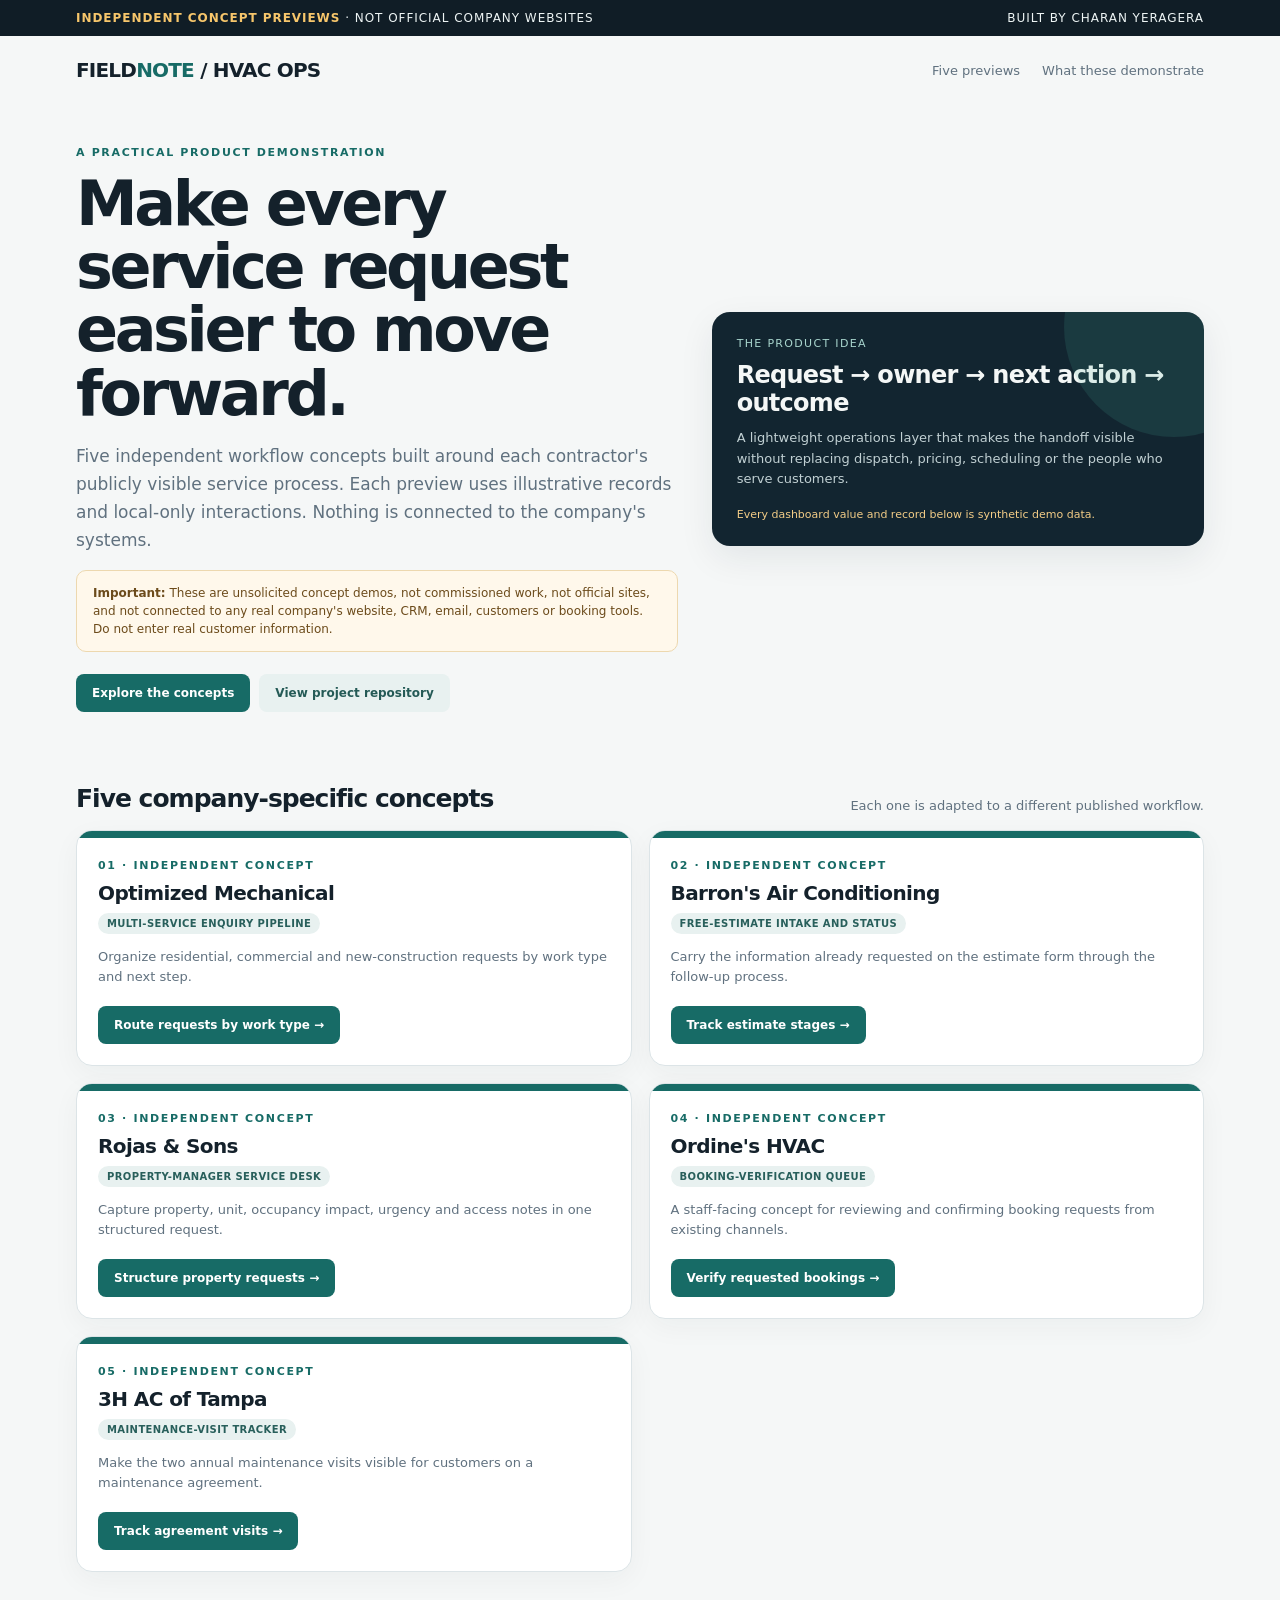
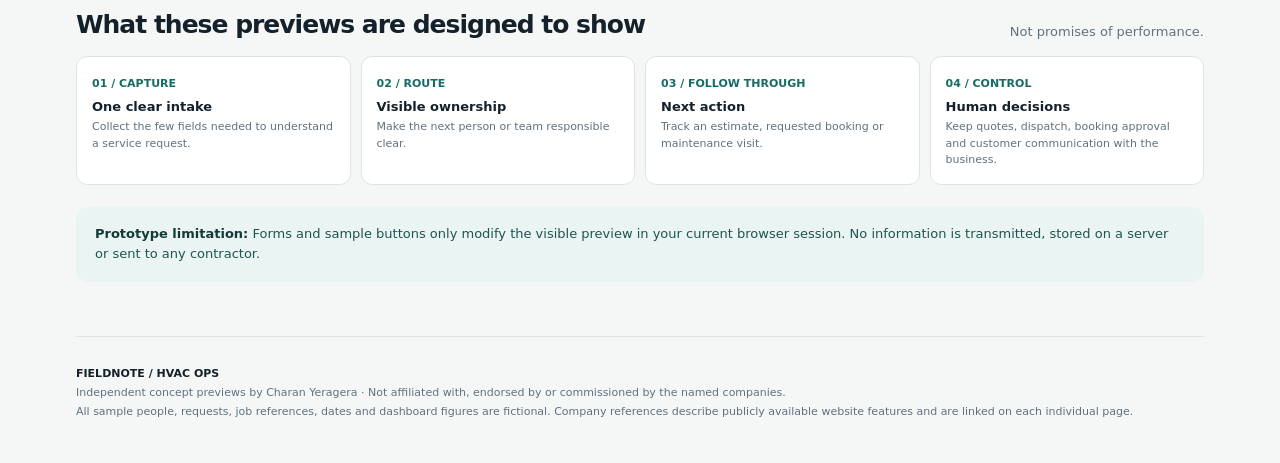
==== site/index.html @ adacca66 "Add independent HVAC demo: site/index.html" ====
<!doctype html>
<html lang="en"><head><meta charset="utf-8"><meta name="viewport" content="width=device-width,initial-scale=1"><meta name="robots" content="noindex,nofollow"><title>HVAC Workflow Concepts — Independent Previews</title><link rel="stylesheet" href="./assets/site.css"></head>
<body><div class="topbar"><div class="wrap"><span><strong>Independent concept previews</strong> · Not official company websites</span><span>Built by Charan Yeragera</span></div></div><main class="wrap"><nav class="nav"><div class="wordmark">FIELD<span>NOTE</span> / HVAC OPS</div><div class="navlinks"><a href="#previews">Five previews</a><a href="#method">What these demonstrate</a></div></nav>
<section class="hero"><div><div class="eyebrow">A practical product demonstration</div><h1>Make every service request easier to move forward.</h1><p>Five independent workflow concepts built around each contractor's publicly visible service process. Each preview uses illustrative records and local-only interactions. Nothing is connected to the company's systems.</p><div class="disclaimer"><strong>Important:</strong> These are unsolicited concept demos, not commissioned work, not official sites, and not connected to any real company's website, CRM, email, customers or booking tools. Do not enter real customer information.</div><div class="btn-row"><a class="btn" href="#previews">Explore the concepts</a><a class="btn secondary" href="https://github.com/yerageracharan/agent-9-sales-lead-qualification" target="_blank" rel="noopener">View project repository</a></div></div><aside class="hero-card"><div class="label">The product idea</div><h2>Request → owner → next action → outcome</h2><p>A lightweight operations layer that makes the handoff visible without replacing dispatch, pricing, scheduling or the people who serve customers.</p><div class="sample-note">Every dashboard value and record below is synthetic demo data.</div></aside></section>
<section id="previews"><div class="section-head"><h2>Five company-specific concepts</h2><p>Each one is adapted to a different published workflow.</p></div><div class="overview-grid">
<article class="preview-card"><div class="band"></div><div class="body"><div class="eyebrow">01 · Independent concept</div><h3>Optimized Mechanical</h3><div class="badge">Multi-service enquiry pipeline</div><p>Organize residential, commercial and new-construction requests by work type and next step.</p><a class="btn" href="./previews/optimized-mechanical/">Route requests by work type →</a></div></article><article class="preview-card"><div class="band"></div><div class="body"><div class="eyebrow">02 · Independent concept</div><h3>Barron's Air Conditioning</h3><div class="badge">Free-estimate intake and status</div><p>Carry the information already requested on the estimate form through the follow-up process.</p><a class="btn" href="./previews/barrons-air/">Track estimate stages →</a></div></article><article class="preview-card"><div class="band"></div><div class="body"><div class="eyebrow">03 · Independent concept</div><h3>Rojas & Sons</h3><div class="badge">Property-manager service desk</div><p>Capture property, unit, occupancy impact, urgency and access notes in one structured request.</p><a class="btn" href="./previews/rojas-sons/">Structure property requests →</a></div></article><article class="preview-card"><div class="band"></div><div class="body"><div class="eyebrow">04 · Independent concept</div><h3>Ordine's HVAC</h3><div class="badge">Booking-verification queue</div><p>A staff-facing concept for reviewing and confirming booking requests from existing channels.</p><a class="btn" href="./previews/ordines-hvac/">Verify requested bookings →</a></div></article><article class="preview-card"><div class="band"></div><div class="body"><div class="eyebrow">05 · Independent concept</div><h3>3H AC of Tampa</h3><div class="badge">Maintenance-visit tracker</div><p>Make the two annual maintenance visits visible for customers on a maintenance agreement.</p><a class="btn" href="./previews/3h-ac/">Track agreement visits →</a></div></article>
</div></section>
<section id="method"><div class="section-head"><h2>What these previews are designed to show</h2><p>Not promises of performance.</p></div><div class="steps"><div class="step"><b>01 / CAPTURE</b><strong>One clear intake</strong><p>Collect the few fields needed to understand a service request.</p></div><div class="step"><b>02 / ROUTE</b><strong>Visible ownership</strong><p>Make the next person or team responsible clear.</p></div><div class="step"><b>03 / FOLLOW THROUGH</b><strong>Next action</strong><p>Track an estimate, requested booking or maintenance visit.</p></div><div class="step"><b>04 / CONTROL</b><strong>Human decisions</strong><p>Keep quotes, dispatch, booking approval and customer communication with the business.</p></div></div><div class="callout"><strong>Prototype limitation:</strong> Forms and sample buttons only modify the visible preview in your current browser session. No information is transmitted, stored on a server or sent to any contractor.</div></section>
<footer class="footer"><strong>FIELDNOTE / HVAC OPS</strong><br>Independent concept previews by Charan Yeragera · Not affiliated with, endorsed by or commissioned by the named companies.<br>All sample people, requests, job references, dates and dashboard figures are fictional. Company references describe publicly available website features and are linked on each individual page.</footer></main><div id="toast" class="toast" role="status" aria-live="polite"></div></body></html>
---- site/assets/site.css ----
:root{--ink:#14212b;--muted:#60717f;--paper:#f5f7f7;--card:#fff;--line:#dce4e7;--accent:#176b66;--accent2:#d9efeb;--gold:#c48b35;--shadow:0 12px 35px rgba(18,39,52,.08);font-family:Inter,ui-sans-serif,system-ui,-apple-system,BlinkMacSystemFont,"Segoe UI",sans-serif;color:var(--ink);background:var(--paper)}*{box-sizing:border-box}body{margin:0;background:var(--paper);color:var(--ink)}a{color:inherit}.wrap{max-width:1180px;margin:0 auto;padding:0 26px}.topbar{background:#101d26;color:#edf4f4;font-size:12px;letter-spacing:.08em;text-transform:uppercase}.topbar .wrap{display:flex;justify-content:space-between;gap:16px;padding-top:11px;padding-bottom:11px;align-items:center}.topbar strong{color:#f7c66b}.nav{display:flex;justify-content:space-between;align-items:center;padding:22px 0}.wordmark{font-weight:800;letter-spacing:-.04em;font-size:20px}.wordmark span{color:var(--accent)}.navlinks{display:flex;gap:22px;color:var(--muted);font-size:13px}.navlinks a{text-decoration:none}.eyebrow{font-size:11px;letter-spacing:.15em;font-weight:800;text-transform:uppercase;color:var(--accent)}.hero{padding:42px 0 34px;display:grid;grid-template-columns:1.1fr .9fr;gap:34px;align-items:center}.hero h1{font-size:clamp(36px,5.5vw,62px);line-height:1.02;letter-spacing:-.055em;margin:13px 0 17px;max-width:720px}.hero p{font-size:17px;line-height:1.65;color:var(--muted);max-width:670px;margin:0}.hero-card{background:#122530;color:#f4f7f6;border-radius:18px;padding:25px;box-shadow:var(--shadow);position:relative;overflow:hidden}.hero-card:after{content:"";position:absolute;width:220px;height:220px;border-radius:50%;right:-80px;top:-95px;background:rgba(77,173,157,.15)}.hero-card .label{color:#a8d5cd;font-size:11px;text-transform:uppercase;letter-spacing:.12em}.hero-card h2{font-size:24px;letter-spacing:-.03em;margin:11px 0}.hero-card p{color:#c1d0d3;font-size:13px;line-height:1.6}.hero-card .sample-note{font-size:11px;color:#f3cd87;margin-top:18px}.disclaimer{border:1px solid #edd8af;background:#fff8eb;color:#6c4b1b;padding:13px 16px;border-radius:10px;font-size:12px;line-height:1.5;margin:16px 0 22px}.section-head{display:flex;justify-content:space-between;align-items:end;gap:20px;margin:38px 0 17px}.section-head h2{font-size:25px;letter-spacing:-.04em;margin:0}.section-head p{margin:0;color:var(--muted);font-size:13px}.grid{display:grid;grid-template-columns:repeat(3,1fr);gap:15px}.card{background:var(--card);border:1px solid var(--line);border-radius:14px;padding:19px;box-shadow:0 4px 14px rgba(18,39,52,.025)}.card .num{font-size:12px;color:var(--muted);text-transform:uppercase;letter-spacing:.09em}.card strong.big{display:block;font-size:26px;letter-spacing:-.05em;margin:7px 0}.card p{color:var(--muted);font-size:13px;line-height:1.55;margin:0}.panel{background:var(--card);border:1px solid var(--line);border-radius:16px;box-shadow:var(--shadow);overflow:hidden}.panel-head{padding:18px 20px;border-bottom:1px solid var(--line);display:flex;justify-content:space-between;align-items:center;gap:15px}.panel-head h3{font-size:16px;margin:0;letter-spacing:-.02em}.panel-head small{font-size:11px;color:var(--muted)}.badge{display:inline-flex;padding:5px 9px;border-radius:999px;background:#e8f1f0;color:#285f5b;font-size:10px;font-weight:750;letter-spacing:.04em;text-transform:uppercase}.badge.gold{background:#fff1d9;color:#795019}.badge.gray{background:#edf1f3;color:#5e6b73}.table-wrap{overflow-x:auto}table{border-collapse:collapse;width:100%;font-size:12px;white-space:nowrap}th{text-align:left;text-transform:uppercase;letter-spacing:.07em;color:#74838b;font-size:10px;background:#f8fafb}th,td{padding:14px 16px;border-bottom:1px solid #edf1f2}td{color:#354752}tr:last-child td{border-bottom:0}.form-layout{display:grid;grid-template-columns:1.1fr .9fr;gap:18px}.form-card{padding:21px}.form-card h3{font-size:18px;margin:0 0 6px}.form-card>p{font-size:12px;line-height:1.55;color:var(--muted);margin:0 0 19px}.fields{display:grid;grid-template-columns:1fr 1fr;gap:12px}.field{display:flex;flex-direction:column;gap:6px}.field.full{grid-column:1/-1}.field label{font-size:11px;font-weight:700;color:#4b5b65}.field input,.field select,.field textarea{width:100%;border:1px solid #d7e0e3;background:#fbfcfc;border-radius:8px;padding:11px 12px;font:inherit;font-size:12px;color:var(--ink);outline:none}.field textarea{min-height:75px;resize:vertical}.field input:focus,.field select:focus,.field textarea:focus{border-color:var(--accent);box-shadow:0 0 0 3px rgba(23,107,102,.1)}.btn{display:inline-flex;align-items:center;justify-content:center;border:0;border-radius:8px;background:var(--accent);color:white;padding:12px 16px;font:inherit;font-size:12px;font-weight:750;text-decoration:none;cursor:pointer;transition:.15s}.btn:hover{filter:brightness(1.07);transform:translateY(-1px)}.btn.secondary{background:#e8f1f0;color:#245a56}.btn.dark{background:#20323d}.btn-row{display:flex;gap:9px;flex-wrap:wrap;margin-top:16px}.note{padding:16px;border-radius:10px;background:#f4f8f8;border:1px solid #e0e9e9}.note h4{margin:0 0 7px;font-size:13px}.note p,.note li{font-size:12px;line-height:1.6;color:var(--muted)}.note ul{padding-left:17px;margin:7px 0}.stage-list{display:grid;gap:9px}.stage{display:flex;align-items:center;justify-content:space-between;gap:12px;padding:12px 14px;border:1px solid var(--line);border-radius:9px;background:#fff;font-size:12px}.stage span{color:var(--muted)}.steps{display:grid;grid-template-columns:repeat(4,1fr);gap:10px}.step{padding:15px;border-radius:11px;background:#fff;border:1px solid var(--line)}.step b{font-size:11px;color:var(--accent)}.step strong{display:block;font-size:13px;margin:8px 0 5px}.step p{font-size:11px;line-height:1.5;color:var(--muted);margin:0}.toast{position:fixed;right:22px;bottom:22px;max-width:360px;background:#10252d;color:white;padding:13px 16px;border-radius:10px;box-shadow:var(--shadow);font-size:12px;opacity:0;transform:translateY(10px);pointer-events:none;transition:.2s;z-index:20}.toast.show{opacity:1;transform:translateY(0)}.footer{margin-top:54px;padding:28px 0 42px;border-top:1px solid var(--line);color:var(--muted);font-size:11px;line-height:1.7}.footer strong{color:var(--ink)}.footer a{color:var(--accent)}.overview-grid{display:grid;grid-template-columns:repeat(2,1fr);gap:17px}.preview-card{background:white;border:1px solid var(--line);border-radius:16px;overflow:hidden;box-shadow:0 8px 28px rgba(18,39,52,.045)}.preview-card .band{height:7px;background:var(--accent)}.preview-card .body{padding:21px}.preview-card h3{font-size:20px;margin:9px 0 7px;letter-spacing:-.03em}.preview-card p{font-size:13px;color:var(--muted);line-height:1.55;min-height:42px}.preview-card .meta{display:flex;gap:7px;flex-wrap:wrap;margin:14px 0}.preview-card .btn{margin-top:4px}.mini-bar{display:flex;align-items:center;gap:9px;color:var(--muted);font-size:11px}.mini-bar i{display:block;height:6px;width:90px;background:#e5eeee;border-radius:9px;overflow:hidden}.mini-bar em{display:block;height:100%;width:65%;background:var(--accent);border-radius:9px}.callout{padding:17px 19px;border-radius:12px;background:#eaf4f2;color:#1f5450;font-size:13px;line-height:1.6;margin:22px 0}.callout strong{color:#123a37}.muted{color:var(--muted)}@media(max-width:850px){.hero,.form-layout{grid-template-columns:1fr}.grid{grid-template-columns:1fr 1fr}.steps{grid-template-columns:1fr 1fr}}@media(max-width:560px){.wrap{padding:0 16px}.topbar .wrap{align-items:flex-start;flex-direction:column;gap:4px}.nav{align-items:flex-start;flex-direction:column;gap:12px}.navlinks{gap:14px;flex-wrap:wrap}.hero{padding-top:28px}.hero h1{font-size:39px}.grid,.overview-grid,.steps{grid-template-columns:1fr}.fields{grid-template-columns:1fr}.field.full{grid-column:auto}.section-head{align-items:flex-start;flex-direction:column}.panel-head{align-items:flex-start;flex-direction:column}}
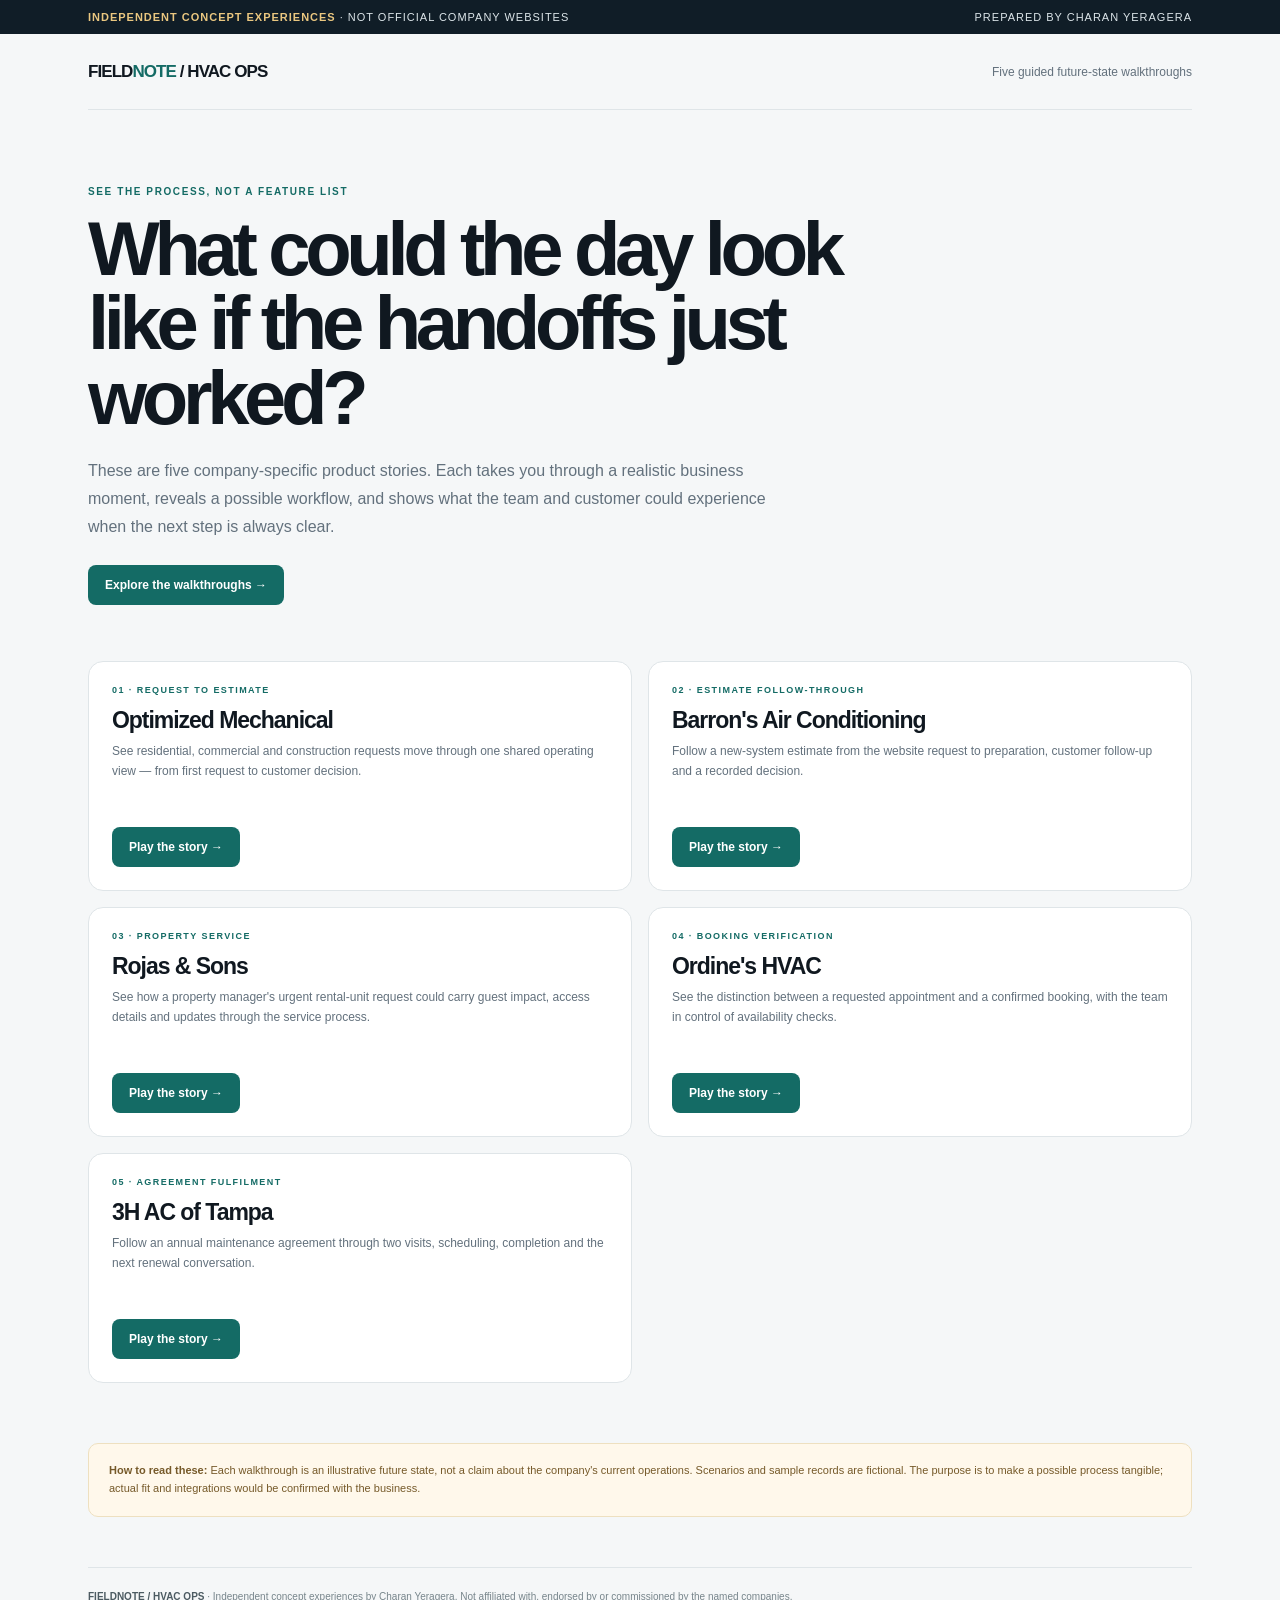
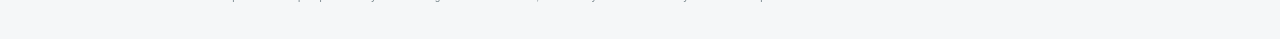
==== commit 6ba7b26f: "Replace HVAC concepts landing page with guided walkthrough gallery" ====
--- a/site/index.html
+++ b/site/index.html
@@ -1,9 +1,7 @@
-<!doctype html>
-<html lang="en"><head><meta charset="utf-8"><meta name="viewport" content="width=device-width,initial-scale=1"><meta name="robots" content="noindex,nofollow"><title>HVAC Workflow Concepts — Independent Previews</title><link rel="stylesheet" href="./assets/site.css"></head>
-<body><div class="topbar"><div class="wrap"><span><strong>Independent concept previews</strong> · Not official company websites</span><span>Built by Charan Yeragera</span></div></div><main class="wrap"><nav class="nav"><div class="wordmark">FIELD<span>NOTE</span> / HVAC OPS</div><div class="navlinks"><a href="#previews">Five previews</a><a href="#method">What these demonstrate</a></div></nav>
-<section class="hero"><div><div class="eyebrow">A practical product demonstration</div><h1>Make every service request easier to move forward.</h1><p>Five independent workflow concepts built around each contractor's publicly visible service process. Each preview uses illustrative records and local-only interactions. Nothing is connected to the company's systems.</p><div class="disclaimer"><strong>Important:</strong> These are unsolicited concept demos, not commissioned work, not official sites, and not connected to any real company's website, CRM, email, customers or booking tools. Do not enter real customer information.</div><div class="btn-row"><a class="btn" href="#previews">Explore the concepts</a><a class="btn secondary" href="https://github.com/yerageracharan/agent-9-sales-lead-qualification" target="_blank" rel="noopener">View project repository</a></div></div><aside class="hero-card"><div class="label">The product idea</div><h2>Request → owner → next action → outcome</h2><p>A lightweight operations layer that makes the handoff visible without replacing dispatch, pricing, scheduling or the people who serve customers.</p><div class="sample-note">Every dashboard value and record below is synthetic demo data.</div></aside></section>
-<section id="previews"><div class="section-head"><h2>Five company-specific concepts</h2><p>Each one is adapted to a different published workflow.</p></div><div class="overview-grid">
-<article class="preview-card"><div class="band"></div><div class="body"><div class="eyebrow">01 · Independent concept</div><h3>Optimized Mechanical</h3><div class="badge">Multi-service enquiry pipeline</div><p>Organize residential, commercial and new-construction requests by work type and next step.</p><a class="btn" href="./previews/optimized-mechanical/">Route requests by work type →</a></div></article><article class="preview-card"><div class="band"></div><div class="body"><div class="eyebrow">02 · Independent concept</div><h3>Barron's Air Conditioning</h3><div class="badge">Free-estimate intake and status</div><p>Carry the information already requested on the estimate form through the follow-up process.</p><a class="btn" href="./previews/barrons-air/">Track estimate stages →</a></div></article><article class="preview-card"><div class="band"></div><div class="body"><div class="eyebrow">03 · Independent concept</div><h3>Rojas & Sons</h3><div class="badge">Property-manager service desk</div><p>Capture property, unit, occupancy impact, urgency and access notes in one structured request.</p><a class="btn" href="./previews/rojas-sons/">Structure property requests →</a></div></article><article class="preview-card"><div class="band"></div><div class="body"><div class="eyebrow">04 · Independent concept</div><h3>Ordine's HVAC</h3><div class="badge">Booking-verification queue</div><p>A staff-facing concept for reviewing and confirming booking requests from existing channels.</p><a class="btn" href="./previews/ordines-hvac/">Verify requested bookings →</a></div></article><article class="preview-card"><div class="band"></div><div class="body"><div class="eyebrow">05 · Independent concept</div><h3>3H AC of Tampa</h3><div class="badge">Maintenance-visit tracker</div><p>Make the two annual maintenance visits visible for customers on a maintenance agreement.</p><a class="btn" href="./previews/3h-ac/">Track agreement visits →</a></div></article>
-</div></section>
-<section id="method"><div class="section-head"><h2>What these previews are designed to show</h2><p>Not promises of performance.</p></div><div class="steps"><div class="step"><b>01 / CAPTURE</b><strong>One clear intake</strong><p>Collect the few fields needed to understand a service request.</p></div><div class="step"><b>02 / ROUTE</b><strong>Visible ownership</strong><p>Make the next person or team responsible clear.</p></div><div class="step"><b>03 / FOLLOW THROUGH</b><strong>Next action</strong><p>Track an estimate, requested booking or maintenance visit.</p></div><div class="step"><b>04 / CONTROL</b><strong>Human decisions</strong><p>Keep quotes, dispatch, booking approval and customer communication with the business.</p></div></div><div class="callout"><strong>Prototype limitation:</strong> Forms and sample buttons only modify the visible preview in your current browser session. No information is transmitted, stored on a server or sent to any contractor.</div></section>
-<footer class="footer"><strong>FIELDNOTE / HVAC OPS</strong><br>Independent concept previews by Charan Yeragera · Not affiliated with, endorsed by or commissioned by the named companies.<br>All sample people, requests, job references, dates and dashboard figures are fictional. Company references describe publicly available website features and are linked on each individual page.</footer></main><div id="toast" class="toast" role="status" aria-live="polite"></div></body></html>+<!doctype html><html lang="en"><head><meta charset="utf-8"><meta name="viewport" content="width=device-width,initial-scale=1"><meta name="robots" content="noindex,nofollow"><title>HVAC Workflow Concepts — Future-State Walkthroughs</title><link rel="stylesheet" href="./assets/site.css"></head><body><div class="topbar"><div class="wrap"><span><strong>Independent concept experiences</strong> · Not official company websites</span><span>Prepared by Charan Yeragera</span></div></div><main class="wrap"><header class="nav"><a class="wordmark" href="./index.html">FIELD<span>NOTE</span> / HVAC OPS</a><div class="nav-right">Five guided future-state walkthroughs</div></header><section class="landing-hero"><div class="eyebrow">See the process, not a feature list</div><h1>What could the day look like if the handoffs just worked?</h1><p>These are five company-specific product stories. Each takes you through a realistic business moment, reveals a possible workflow, and shows what the team and customer could experience when the next step is always clear.</p><div class="btn-row"><a class="btn" href="#stories">Explore the walkthroughs →</a></div></section><section id="stories" class="concept-grid">
+<article class="concept-card"><div class="eyebrow">01 · Request to estimate</div><h2>Optimized Mechanical</h2><p>See residential, commercial and construction requests move through one shared operating view — from first request to customer decision.</p><a class="btn" href="./previews/optimized-mechanical/">Play the story →</a></article>
+<article class="concept-card"><div class="eyebrow">02 · Estimate follow-through</div><h2>Barron's Air Conditioning</h2><p>Follow a new-system estimate from the website request to preparation, customer follow-up and a recorded decision.</p><a class="btn" href="./previews/barrons-air/">Play the story →</a></article>
+<article class="concept-card"><div class="eyebrow">03 · Property service</div><h2>Rojas &amp; Sons</h2><p>See how a property manager's urgent rental-unit request could carry guest impact, access details and updates through the service process.</p><a class="btn" href="./previews/rojas-sons/">Play the story →</a></article>
+<article class="concept-card"><div class="eyebrow">04 · Booking verification</div><h2>Ordine's HVAC</h2><p>See the distinction between a requested appointment and a confirmed booking, with the team in control of availability checks.</p><a class="btn" href="./previews/ordines-hvac/">Play the story →</a></article>
+<article class="concept-card"><div class="eyebrow">05 · Agreement fulfilment</div><h2>3H AC of Tampa</h2><p>Follow an annual maintenance agreement through two visits, scheduling, completion and the next renewal conversation.</p><a class="btn" href="./previews/3h-ac/">Play the story →</a></article>
+</section><div class="landing-note"><strong>How to read these:</strong> Each walkthrough is an illustrative future state, not a claim about the company's current operations. Scenarios and sample records are fictional. The purpose is to make a possible process tangible; actual fit and integrations would be confirmed with the business.</div><footer class="disclaimer"><strong>FIELDNOTE / HVAC OPS</strong> · Independent concept experiences by Charan Yeragera. Not affiliated with, endorsed by or commissioned by the named companies.</footer></main></body></html>
--- a/site/assets/site.css
+++ b/site/assets/site.css
@@ -1 +1,15 @@
-:root{--ink:#14212b;--muted:#60717f;--paper:#f5f7f7;--card:#fff;--line:#dce4e7;--accent:#176b66;--accent2:#d9efeb;--gold:#c48b35;--shadow:0 12px 35px rgba(18,39,52,.08);font-family:Inter,ui-sans-serif,system-ui,-apple-system,BlinkMacSystemFont,"Segoe UI",sans-serif;color:var(--ink);background:var(--paper)}*{box-sizing:border-box}body{margin:0;background:var(--paper);color:var(--ink)}a{color:inherit}.wrap{max-width:1180px;margin:0 auto;padding:0 26px}.topbar{background:#101d26;color:#edf4f4;font-size:12px;letter-spacing:.08em;text-transform:uppercase}.topbar .wrap{display:flex;justify-content:space-between;gap:16px;padding-top:11px;padding-bottom:11px;align-items:center}.topbar strong{color:#f7c66b}.nav{display:flex;justify-content:space-between;align-items:center;padding:22px 0}.wordmark{font-weight:800;letter-spacing:-.04em;font-size:20px}.wordmark span{color:var(--accent)}.navlinks{display:flex;gap:22px;color:var(--muted);font-size:13px}.navlinks a{text-decoration:none}.eyebrow{font-size:11px;letter-spacing:.15em;font-weight:800;text-transform:uppercase;color:var(--accent)}.hero{padding:42px 0 34px;display:grid;grid-template-columns:1.1fr .9fr;gap:34px;align-items:center}.hero h1{font-size:clamp(36px,5.5vw,62px);line-height:1.02;letter-spacing:-.055em;margin:13px 0 17px;max-width:720px}.hero p{font-size:17px;line-height:1.65;color:var(--muted);max-width:670px;margin:0}.hero-card{background:#122530;color:#f4f7f6;border-radius:18px;padding:25px;box-shadow:var(--shadow);position:relative;overflow:hidden}.hero-card:after{content:"";position:absolute;width:220px;height:220px;border-radius:50%;right:-80px;top:-95px;background:rgba(77,173,157,.15)}.hero-card .label{color:#a8d5cd;font-size:11px;text-transform:uppercase;letter-spacing:.12em}.hero-card h2{font-size:24px;letter-spacing:-.03em;margin:11px 0}.hero-card p{color:#c1d0d3;font-size:13px;line-height:1.6}.hero-card .sample-note{font-size:11px;color:#f3cd87;margin-top:18px}.disclaimer{border:1px solid #edd8af;background:#fff8eb;color:#6c4b1b;padding:13px 16px;border-radius:10px;font-size:12px;line-height:1.5;margin:16px 0 22px}.section-head{display:flex;justify-content:space-between;align-items:end;gap:20px;margin:38px 0 17px}.section-head h2{font-size:25px;letter-spacing:-.04em;margin:0}.section-head p{margin:0;color:var(--muted);font-size:13px}.grid{display:grid;grid-template-columns:repeat(3,1fr);gap:15px}.card{background:var(--card);border:1px solid var(--line);border-radius:14px;padding:19px;box-shadow:0 4px 14px rgba(18,39,52,.025)}.card .num{font-size:12px;color:var(--muted);text-transform:uppercase;letter-spacing:.09em}.card strong.big{display:block;font-size:26px;letter-spacing:-.05em;margin:7px 0}.card p{color:var(--muted);font-size:13px;line-height:1.55;margin:0}.panel{background:var(--card);border:1px solid var(--line);border-radius:16px;box-shadow:var(--shadow);overflow:hidden}.panel-head{padding:18px 20px;border-bottom:1px solid var(--line);display:flex;justify-content:space-between;align-items:center;gap:15px}.panel-head h3{font-size:16px;margin:0;letter-spacing:-.02em}.panel-head small{font-size:11px;color:var(--muted)}.badge{display:inline-flex;padding:5px 9px;border-radius:999px;background:#e8f1f0;color:#285f5b;font-size:10px;font-weight:750;letter-spacing:.04em;text-transform:uppercase}.badge.gold{background:#fff1d9;color:#795019}.badge.gray{background:#edf1f3;color:#5e6b73}.table-wrap{overflow-x:auto}table{border-collapse:collapse;width:100%;font-size:12px;white-space:nowrap}th{text-align:left;text-transform:uppercase;letter-spacing:.07em;color:#74838b;font-size:10px;background:#f8fafb}th,td{padding:14px 16px;border-bottom:1px solid #edf1f2}td{color:#354752}tr:last-child td{border-bottom:0}.form-layout{display:grid;grid-template-columns:1.1fr .9fr;gap:18px}.form-card{padding:21px}.form-card h3{font-size:18px;margin:0 0 6px}.form-card>p{font-size:12px;line-height:1.55;color:var(--muted);margin:0 0 19px}.fields{display:grid;grid-template-columns:1fr 1fr;gap:12px}.field{display:flex;flex-direction:column;gap:6px}.field.full{grid-column:1/-1}.field label{font-size:11px;font-weight:700;color:#4b5b65}.field input,.field select,.field textarea{width:100%;border:1px solid #d7e0e3;background:#fbfcfc;border-radius:8px;padding:11px 12px;font:inherit;font-size:12px;color:var(--ink);outline:none}.field textarea{min-height:75px;resize:vertical}.field input:focus,.field select:focus,.field textarea:focus{border-color:var(--accent);box-shadow:0 0 0 3px rgba(23,107,102,.1)}.btn{display:inline-flex;align-items:center;justify-content:center;border:0;border-radius:8px;background:var(--accent);color:white;padding:12px 16px;font:inherit;font-size:12px;font-weight:750;text-decoration:none;cursor:pointer;transition:.15s}.btn:hover{filter:brightness(1.07);transform:translateY(-1px)}.btn.secondary{background:#e8f1f0;color:#245a56}.btn.dark{background:#20323d}.btn-row{display:flex;gap:9px;flex-wrap:wrap;margin-top:16px}.note{padding:16px;border-radius:10px;background:#f4f8f8;border:1px solid #e0e9e9}.note h4{margin:0 0 7px;font-size:13px}.note p,.note li{font-size:12px;line-height:1.6;color:var(--muted)}.note ul{padding-left:17px;margin:7px 0}.stage-list{display:grid;gap:9px}.stage{display:flex;align-items:center;justify-content:space-between;gap:12px;padding:12px 14px;border:1px solid var(--line);border-radius:9px;background:#fff;font-size:12px}.stage span{color:var(--muted)}.steps{display:grid;grid-template-columns:repeat(4,1fr);gap:10px}.step{padding:15px;border-radius:11px;background:#fff;border:1px solid var(--line)}.step b{font-size:11px;color:var(--accent)}.step strong{display:block;font-size:13px;margin:8px 0 5px}.step p{font-size:11px;line-height:1.5;color:var(--muted);margin:0}.toast{position:fixed;right:22px;bottom:22px;max-width:360px;background:#10252d;color:white;padding:13px 16px;border-radius:10px;box-shadow:var(--shadow);font-size:12px;opacity:0;transform:translateY(10px);pointer-events:none;transition:.2s;z-index:20}.toast.show{opacity:1;transform:translateY(0)}.footer{margin-top:54px;padding:28px 0 42px;border-top:1px solid var(--line);color:var(--muted);font-size:11px;line-height:1.7}.footer strong{color:var(--ink)}.footer a{color:var(--accent)}.overview-grid{display:grid;grid-template-columns:repeat(2,1fr);gap:17px}.preview-card{background:white;border:1px solid var(--line);border-radius:16px;overflow:hidden;box-shadow:0 8px 28px rgba(18,39,52,.045)}.preview-card .band{height:7px;background:var(--accent)}.preview-card .body{padding:21px}.preview-card h3{font-size:20px;margin:9px 0 7px;letter-spacing:-.03em}.preview-card p{font-size:13px;color:var(--muted);line-height:1.55;min-height:42px}.preview-card .meta{display:flex;gap:7px;flex-wrap:wrap;margin:14px 0}.preview-card .btn{margin-top:4px}.mini-bar{display:flex;align-items:center;gap:9px;color:var(--muted);font-size:11px}.mini-bar i{display:block;height:6px;width:90px;background:#e5eeee;border-radius:9px;overflow:hidden}.mini-bar em{display:block;height:100%;width:65%;background:var(--accent);border-radius:9px}.callout{padding:17px 19px;border-radius:12px;background:#eaf4f2;color:#1f5450;font-size:13px;line-height:1.6;margin:22px 0}.callout strong{color:#123a37}.muted{color:var(--muted)}@media(max-width:850px){.hero,.form-layout{grid-template-columns:1fr}.grid{grid-template-columns:1fr 1fr}.steps{grid-template-columns:1fr 1fr}}@media(max-width:560px){.wrap{padding:0 16px}.topbar .wrap{align-items:flex-start;flex-direction:column;gap:4px}.nav{align-items:flex-start;flex-direction:column;gap:12px}.navlinks{gap:14px;flex-wrap:wrap}.hero{padding-top:28px}.hero h1{font-size:39px}.grid,.overview-grid,.steps{grid-template-columns:1fr}.fields{grid-template-columns:1fr}.field.full{grid-column:auto}.section-head{align-items:flex-start;flex-direction:column}.panel-head{align-items:flex-start;flex-direction:column}}+
+:root{--ink:#101820;--muted:#63717d;--paper:#f5f7f8;--white:#fff;--line:#dfe5e8;--dark:#101d27;--accent:#146b65;--accent-soft:#e4f2ef;--gold:#d7a34b;--shadow:0 24px 70px rgba(16,29,39,.10);font-family:Inter,-apple-system,BlinkMacSystemFont,"Segoe UI",sans-serif;color:var(--ink);background:var(--paper)}
+*{box-sizing:border-box}html{scroll-behavior:smooth}body{margin:0;background:var(--paper);color:var(--ink)}a{color:inherit}.wrap{max-width:1160px;margin:auto;padding:0 28px}
+.topbar{background:#101d27;color:#dce5e9;font-size:11px;letter-spacing:.09em;text-transform:uppercase}.topbar .wrap{display:flex;justify-content:space-between;gap:16px;padding-top:11px;padding-bottom:11px}.topbar strong{color:#eac780}
+.nav{height:76px;display:flex;align-items:center;justify-content:space-between;border-bottom:1px solid var(--line)}.wordmark{font-size:17px;font-weight:850;letter-spacing:-.055em;text-decoration:none}.wordmark span{color:var(--accent)}.nav-right{font-size:12px;color:var(--muted)}
+.intro{display:grid;grid-template-columns:1.15fr .85fr;gap:48px;align-items:center;padding:66px 0 50px}.eyebrow,.scene-kicker{font-size:10px;font-weight:800;letter-spacing:.16em;text-transform:uppercase;color:var(--accent)}.intro h1{font-size:clamp(40px,5vw,65px);line-height:.99;letter-spacing:-.065em;margin:15px 0 19px;max-width:740px}.intro p{font-size:16px;line-height:1.7;color:var(--muted);max-width:680px;margin:0}.intro-card{background:var(--dark);color:#fff;padding:28px;border-radius:18px;box-shadow:var(--shadow);position:relative;overflow:hidden}.intro-card:after{content:"";position:absolute;width:190px;height:190px;border-radius:50%;right:-70px;top:-90px;background:rgba(105,188,171,.16)}.intro-card .card-label{font-size:10px;letter-spacing:.15em;text-transform:uppercase;color:#a8d8cb}.intro-card h2{font-size:25px;line-height:1.1;letter-spacing:-.04em;max-width:360px;margin:14px 0}.intro-card p{color:#c4d0d5;font-size:12px;line-height:1.65}.btn-row{display:flex;gap:10px;flex-wrap:wrap;margin-top:24px}.btn{display:inline-flex;align-items:center;justify-content:center;gap:8px;border:0;border-radius:8px;background:var(--accent);color:#fff;padding:13px 17px;font:inherit;font-size:12px;font-weight:750;text-decoration:none;cursor:pointer;transition:transform .18s,filter .18s}.btn:hover{transform:translateY(-2px);filter:brightness(1.08)}.btn.secondary{background:#e6efee;color:#245b55}.btn.ghost{background:#f0f3f4;color:#42515c}.btn:disabled{opacity:.35;cursor:not-allowed;transform:none}
+.story-heading{display:flex;justify-content:space-between;align-items:end;gap:20px;margin:12px 0 15px}.story-heading h2{font-size:22px;letter-spacing:-.04em;margin:0}.story-heading p{font-size:12px;color:var(--muted);margin:6px 0 0}.counter{font-size:12px;font-weight:800;color:var(--muted);font-variant-numeric:tabular-nums}
+.progress{height:3px;background:#e2e8e9;border-radius:8px;overflow:hidden;margin-bottom:22px}.progress-fill{height:100%;width:20%;background:var(--accent);transition:width .38s ease}
+.story-layout{display:grid;grid-template-columns:.88fr 1.12fr;gap:16px;align-items:stretch;min-height:540px}.story-copy,.story-stage{border:1px solid var(--line);border-radius:18px;background:#fff;box-shadow:0 8px 32px rgba(20,38,48,.045)}.story-copy{display:flex;flex-direction:column;padding:35px 34px 23px}.scenes{flex:1}.story-scene{display:none;animation:arrive .34s ease}.story-scene.active{display:block}@keyframes arrive{from{opacity:0;transform:translateY(8px)}to{opacity:1;transform:none}}.story-scene h3{font-size:clamp(27px,3vw,37px);line-height:1.08;letter-spacing:-.055em;margin:17px 0 15px}.story-scene>p{font-size:14px;line-height:1.75;color:var(--muted);margin:0}.moment{border-left:3px solid var(--gold);background:#fbf8f1;padding:15px 16px;margin-top:23px;border-radius:0 10px 10px 0}.moment span{display:block;text-transform:uppercase;font-size:9px;letter-spacing:.13em;font-weight:800;color:#8d6b31;margin-bottom:7px}.moment strong{font-size:13px;line-height:1.55;font-weight:700;color:#3c3425}
+.story-controls{display:flex;align-items:center;justify-content:space-between;gap:12px;border-top:1px solid var(--line);padding-top:18px;margin-top:28px}.story-controls .btn{padding:11px 14px}.dots{display:flex;align-items:center;gap:7px}.dot{width:7px;height:7px;border:0;padding:0;border-radius:50%;background:#d6dfe1;cursor:pointer}.dot.active{background:var(--accent);width:22px;border-radius:6px}
+.story-stage{background:#101d27;padding:22px;display:flex;align-items:center;justify-content:center;overflow:hidden;position:relative}.stage-glow{position:absolute;width:360px;height:360px;background:radial-gradient(circle,rgba(56,135,124,.22),transparent 68%);right:-130px;top:-150px;pointer-events:none}.visual-scene{display:none;width:100%;max-width:590px;position:relative;z-index:1;animation:arrive .4s ease}.visual-scene.active{display:block}.visual-caption{display:flex;justify-content:space-between;gap:14px;align-items:center;color:#c0d0d5;font-size:10px;letter-spacing:.08em;text-transform:uppercase;margin:0 0 13px}.visual-caption strong{color:#f4d18d;font-size:9px}.app-window{background:#f7f9f9;border-radius:13px;box-shadow:0 20px 55px rgba(0,0,0,.28);overflow:hidden;color:var(--ink)}.app-top{display:flex;align-items:center;justify-content:space-between;padding:13px 16px;background:#fff;border-bottom:1px solid #e4eaec}.app-brand{font-size:11px;font-weight:850;letter-spacing:-.03em}.app-brand span{color:var(--accent)}.app-status{font-size:9px;color:#687985;background:#eff3f3;border-radius:20px;padding:6px 9px}.app-body{padding:18px}.app-kicker{font-size:9px;text-transform:uppercase;letter-spacing:.12em;font-weight:800;color:#71818a}.app-title{font-size:20px;letter-spacing:-.045em;font-weight:800;margin:7px 0 5px}.app-sub{font-size:10px;color:#74828b;line-height:1.5}.metric-row{display:grid;grid-template-columns:repeat(3,1fr);gap:8px;margin:15px 0}.metric{padding:12px;border:1px solid #e1e8e9;background:#fff;border-radius:9px}.metric b{display:block;font-size:18px;letter-spacing:-.04em}.metric span{font-size:9px;color:#73818a}.inbox{background:#fff;border:1px solid #e0e7e9;border-radius:10px;margin-top:13px;overflow:hidden}.inbox-head{padding:10px 12px;display:flex;justify-content:space-between;border-bottom:1px solid #edf0f1;font-size:9px;color:#78858e;text-transform:uppercase;letter-spacing:.08em}.inbox-row{padding:12px;border-bottom:1px solid #eef1f2;display:grid;grid-template-columns:1.1fr .9fr .65fr;align-items:center;gap:8px;font-size:10px}.inbox-row:last-child{border-bottom:0}.inbox-row strong{display:block;font-size:10px}.inbox-row small{display:block;color:#7a8990;font-size:9px;margin-top:4px}.pill{display:inline-block;border-radius:20px;background:#e5f2ee;color:#28655d;font-size:9px;padding:5px 8px;font-weight:750}.pill.amber{background:#fbf0dc;color:#8d682c}.pill.gray{background:#edf1f2;color:#61717a}.detail-grid{display:grid;grid-template-columns:1fr 1fr;gap:9px;margin-top:14px}.detail{background:#fff;border:1px solid #e1e8e9;border-radius:9px;padding:11px}.detail span{display:block;font-size:8px;text-transform:uppercase;letter-spacing:.1em;color:#7c8990;margin-bottom:6px}.detail strong{font-size:11px;line-height:1.45}.flow-line{display:flex;align-items:center;gap:7px;margin:17px 0}.flow-step{flex:1;min-width:0;background:#fff;border:1px solid #dfe7e8;border-radius:8px;padding:10px 8px;text-align:center;font-size:9px;color:#64737b}.flow-step.done{border-color:#add4ca;background:#edf7f4;color:#24665d}.flow-step.current{border-color:#d9b56b;background:#fff8e9;color:#805d24}.flow-arrow{color:#98a5aa;font-size:12px}.message-card{border:1px solid #dce7e5;background:#f0f7f5;padding:15px;border-radius:10px;margin-top:13px}.message-card .msg-label{font-size:8px;color:#39756c;text-transform:uppercase;letter-spacing:.1em;font-weight:800}.message-card p{font-size:11px;line-height:1.6;color:#38514f;margin:8px 0}.timeline{border-left:2px solid #dfe8e8;margin:15px 0 0 7px;padding-left:17px;display:grid;gap:14px}.timeline-item{position:relative}.timeline-item:before{content:"";position:absolute;left:-23px;top:3px;width:9px;height:9px;background:#fff;border:2px solid var(--accent);border-radius:50%}.timeline-item small{font-size:8px;color:#71818a;text-transform:uppercase;letter-spacing:.08em}.timeline-item strong{display:block;font-size:11px;margin:4px 0}.timeline-item p{font-size:9px;color:#73818a;margin:0;line-height:1.5}
+.closing{margin:38px 0 55px;background:#e8f1f0;border-radius:16px;padding:27px 30px;display:flex;justify-content:space-between;align-items:center;gap:25px}.closing h2{font-size:21px;letter-spacing:-.04em;margin:0 0 7px}.closing p{font-size:12px;line-height:1.6;color:#536c6b;margin:0;max-width:690px}.disclaimer{border-top:1px solid var(--line);padding:20px 0 34px;color:#77858b;font-size:10px;line-height:1.7}.disclaimer strong{color:#4c5b62}
+.landing-hero{padding:76px 0 56px;max-width:850px}.landing-hero h1{font-size:clamp(42px,6vw,76px);line-height:.98;letter-spacing:-.07em;margin:15px 0 22px}.landing-hero p{max-width:690px;color:var(--muted);font-size:16px;line-height:1.75}.concept-grid{display:grid;grid-template-columns:repeat(2,1fr);gap:16px;margin-bottom:60px}.concept-card{background:#fff;border:1px solid var(--line);border-radius:15px;padding:23px;display:flex;flex-direction:column;min-height:230px}.concept-card .eyebrow{font-size:9px}.concept-card h2{font-size:23px;letter-spacing:-.045em;margin:12px 0 8px}.concept-card p{font-size:12px;color:var(--muted);line-height:1.65;margin:0 0 20px;flex:1}.concept-card a{align-self:flex-start}.landing-note{padding:18px 20px;background:#fff8eb;border:1px solid #eee0c0;border-radius:10px;font-size:11px;color:#765a2a;line-height:1.6;margin-bottom:50px}
+@media(max-width:850px){.intro,.story-layout{grid-template-columns:1fr}.intro{gap:25px;padding:45px 0 38px}.story-layout{min-height:0}.story-stage{min-height:430px;grid-row:1}.story-copy{min-height:440px}.concept-grid{grid-template-columns:1fr 1fr}}
+@media(max-width:560px){.wrap{padding:0 16px}.topbar .wrap{font-size:9px}.nav{height:62px}.intro{padding:36px 0}.intro h1{font-size:43px}.intro p{font-size:14px}.intro-card{padding:22px}.story-heading{align-items:flex-start;flex-direction:column}.story-copy{padding:25px 20px 18px;min-height:460px}.story-stage{padding:14px;min-height:360px}.app-body{padding:12px}.app-title{font-size:17px}.inbox-row{grid-template-columns:1fr .8fr}.inbox-row>*:last-child{display:none}.metric{padding:9px}.metric b{font-size:15px}.closing{align-items:flex-start;flex-direction:column;padding:22px}.concept-grid{grid-template-columns:1fr}.landing-hero{padding:48px 0 35px}.landing-hero h1{font-size:48px}.dots{gap:5px}}
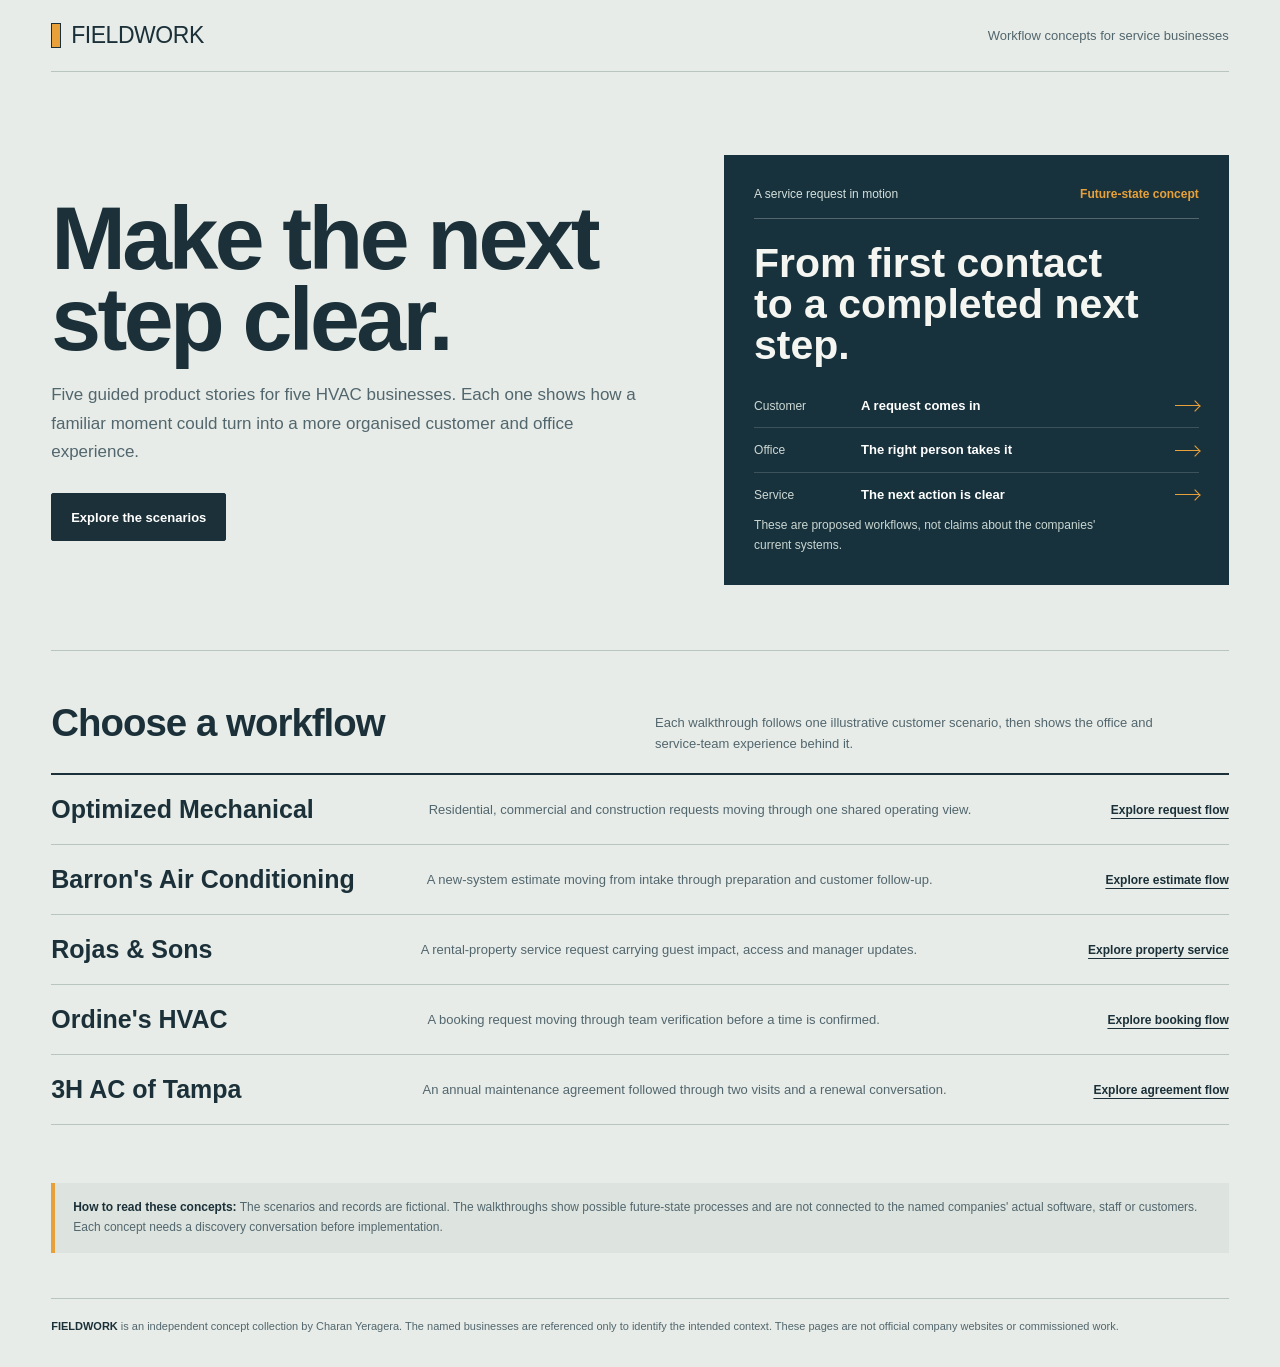
==== commit 0f833363: "Redesign concept index as a field-service workflow directory" ====
--- a/site/index.html
+++ b/site/index.html
@@ -1,7 +1,19 @@
-<!doctype html><html lang="en"><head><meta charset="utf-8"><meta name="viewport" content="width=device-width,initial-scale=1"><meta name="robots" content="noindex,nofollow"><title>HVAC Workflow Concepts — Future-State Walkthroughs</title><link rel="stylesheet" href="./assets/site.css"></head><body><div class="topbar"><div class="wrap"><span><strong>Independent concept experiences</strong> · Not official company websites</span><span>Prepared by Charan Yeragera</span></div></div><main class="wrap"><header class="nav"><a class="wordmark" href="./index.html">FIELD<span>NOTE</span> / HVAC OPS</a><div class="nav-right">Five guided future-state walkthroughs</div></header><section class="landing-hero"><div class="eyebrow">See the process, not a feature list</div><h1>What could the day look like if the handoffs just worked?</h1><p>These are five company-specific product stories. Each takes you through a realistic business moment, reveals a possible workflow, and shows what the team and customer could experience when the next step is always clear.</p><div class="btn-row"><a class="btn" href="#stories">Explore the walkthroughs →</a></div></section><section id="stories" class="concept-grid">
-<article class="concept-card"><div class="eyebrow">01 · Request to estimate</div><h2>Optimized Mechanical</h2><p>See residential, commercial and construction requests move through one shared operating view — from first request to customer decision.</p><a class="btn" href="./previews/optimized-mechanical/">Play the story →</a></article>
-<article class="concept-card"><div class="eyebrow">02 · Estimate follow-through</div><h2>Barron's Air Conditioning</h2><p>Follow a new-system estimate from the website request to preparation, customer follow-up and a recorded decision.</p><a class="btn" href="./previews/barrons-air/">Play the story →</a></article>
-<article class="concept-card"><div class="eyebrow">03 · Property service</div><h2>Rojas &amp; Sons</h2><p>See how a property manager's urgent rental-unit request could carry guest impact, access details and updates through the service process.</p><a class="btn" href="./previews/rojas-sons/">Play the story →</a></article>
-<article class="concept-card"><div class="eyebrow">04 · Booking verification</div><h2>Ordine's HVAC</h2><p>See the distinction between a requested appointment and a confirmed booking, with the team in control of availability checks.</p><a class="btn" href="./previews/ordines-hvac/">Play the story →</a></article>
-<article class="concept-card"><div class="eyebrow">05 · Agreement fulfilment</div><h2>3H AC of Tampa</h2><p>Follow an annual maintenance agreement through two visits, scheduling, completion and the next renewal conversation.</p><a class="btn" href="./previews/3h-ac/">Play the story →</a></article>
-</section><div class="landing-note"><strong>How to read these:</strong> Each walkthrough is an illustrative future state, not a claim about the company's current operations. Scenarios and sample records are fictional. The purpose is to make a possible process tangible; actual fit and integrations would be confirmed with the business.</div><footer class="disclaimer"><strong>FIELDNOTE / HVAC OPS</strong> · Independent concept experiences by Charan Yeragera. Not affiliated with, endorsed by or commissioned by the named companies.</footer></main></body></html>+<!doctype html>
+<html lang="en"><head><meta charset="utf-8"><meta name="viewport" content="width=device-width,initial-scale=1"><meta name="robots" content="noindex,nofollow"><meta name="description" content="Independent future-state workflow concepts for five HVAC contractors."><title>Fieldwork — Service workflow concepts</title><link rel="stylesheet" href="./assets/site.css"></head>
+<body><main class="shell">
+<header class="masthead"><a class="brand" href="./index.html"><span class="brand-mark" aria-hidden="true"></span>FIELDWORK</a><span class="mast-link">Workflow concepts for service businesses</span></header>
+<section class="landing-hero">
+<div><h1>Make the next step clear.</h1><p>Five guided product stories for five HVAC businesses. Each one shows how a familiar moment could turn into a more organised customer and office experience.</p><a class="action" href="#concepts">Explore the scenarios</a></div>
+<div class="landing-art"><div><div class="art-heading"><span>A service request in motion</span><strong>Future-state concept</strong></div><h2>From first contact to a completed next step.</h2><div class="dispatch-routes"><div class="dispatch-route"><span>Customer</span><strong>A request comes in</strong><i class="route-end" aria-hidden="true"></i></div><div class="dispatch-route"><span>Office</span><strong>The right person takes it</strong><i class="route-end" aria-hidden="true"></i></div><div class="dispatch-route"><span>Service</span><strong>The next action is clear</strong><i class="route-end" aria-hidden="true"></i></div></div></div><p>These are proposed workflows, not claims about the companies' current systems.</p></div>
+</section>
+<section class="directory" id="concepts">
+<div class="directory-head"><h2 class="section-title">Choose a workflow</h2><p>Each walkthrough follows one illustrative customer scenario, then shows the office and service-team experience behind it.</p></div>
+<div class="directory-row"><h3>Optimized Mechanical</h3><p>Residential, commercial and construction requests moving through one shared operating view.</p><a href="./previews/optimized-mechanical/">Explore request flow</a></div>
+<div class="directory-row"><h3>Barron's Air Conditioning</h3><p>A new-system estimate moving from intake through preparation and customer follow-up.</p><a href="./previews/barrons-air/">Explore estimate flow</a></div>
+<div class="directory-row"><h3>Rojas &amp; Sons</h3><p>A rental-property service request carrying guest impact, access and manager updates.</p><a href="./previews/rojas-sons/">Explore property service</a></div>
+<div class="directory-row"><h3>Ordine's HVAC</h3><p>A booking request moving through team verification before a time is confirmed.</p><a href="./previews/ordines-hvac/">Explore booking flow</a></div>
+<div class="directory-row"><h3>3H AC of Tampa</h3><p>An annual maintenance agreement followed through two visits and a renewal conversation.</p><a href="./previews/3h-ac/">Explore agreement flow</a></div>
+</section>
+<div class="landing-note"><strong>How to read these concepts:</strong> The scenarios and records are fictional. The walkthroughs show possible future-state processes and are not connected to the named companies' actual software, staff or customers. Each concept needs a discovery conversation before implementation.</div>
+<footer class="disclaimer"><strong>FIELDWORK</strong> is an independent concept collection by Charan Yeragera. The named businesses are referenced only to identify the intended context. These pages are not official company websites or commissioned work.</footer>
+</main></body></html>
--- a/site/assets/site.css
+++ b/site/assets/site.css
@@ -1,15 +1,248 @@
-
-:root{--ink:#101820;--muted:#63717d;--paper:#f5f7f8;--white:#fff;--line:#dfe5e8;--dark:#101d27;--accent:#146b65;--accent-soft:#e4f2ef;--gold:#d7a34b;--shadow:0 24px 70px rgba(16,29,39,.10);font-family:Inter,-apple-system,BlinkMacSystemFont,"Segoe UI",sans-serif;color:var(--ink);background:var(--paper)}
-*{box-sizing:border-box}html{scroll-behavior:smooth}body{margin:0;background:var(--paper);color:var(--ink)}a{color:inherit}.wrap{max-width:1160px;margin:auto;padding:0 28px}
-.topbar{background:#101d27;color:#dce5e9;font-size:11px;letter-spacing:.09em;text-transform:uppercase}.topbar .wrap{display:flex;justify-content:space-between;gap:16px;padding-top:11px;padding-bottom:11px}.topbar strong{color:#eac780}
-.nav{height:76px;display:flex;align-items:center;justify-content:space-between;border-bottom:1px solid var(--line)}.wordmark{font-size:17px;font-weight:850;letter-spacing:-.055em;text-decoration:none}.wordmark span{color:var(--accent)}.nav-right{font-size:12px;color:var(--muted)}
-.intro{display:grid;grid-template-columns:1.15fr .85fr;gap:48px;align-items:center;padding:66px 0 50px}.eyebrow,.scene-kicker{font-size:10px;font-weight:800;letter-spacing:.16em;text-transform:uppercase;color:var(--accent)}.intro h1{font-size:clamp(40px,5vw,65px);line-height:.99;letter-spacing:-.065em;margin:15px 0 19px;max-width:740px}.intro p{font-size:16px;line-height:1.7;color:var(--muted);max-width:680px;margin:0}.intro-card{background:var(--dark);color:#fff;padding:28px;border-radius:18px;box-shadow:var(--shadow);position:relative;overflow:hidden}.intro-card:after{content:"";position:absolute;width:190px;height:190px;border-radius:50%;right:-70px;top:-90px;background:rgba(105,188,171,.16)}.intro-card .card-label{font-size:10px;letter-spacing:.15em;text-transform:uppercase;color:#a8d8cb}.intro-card h2{font-size:25px;line-height:1.1;letter-spacing:-.04em;max-width:360px;margin:14px 0}.intro-card p{color:#c4d0d5;font-size:12px;line-height:1.65}.btn-row{display:flex;gap:10px;flex-wrap:wrap;margin-top:24px}.btn{display:inline-flex;align-items:center;justify-content:center;gap:8px;border:0;border-radius:8px;background:var(--accent);color:#fff;padding:13px 17px;font:inherit;font-size:12px;font-weight:750;text-decoration:none;cursor:pointer;transition:transform .18s,filter .18s}.btn:hover{transform:translateY(-2px);filter:brightness(1.08)}.btn.secondary{background:#e6efee;color:#245b55}.btn.ghost{background:#f0f3f4;color:#42515c}.btn:disabled{opacity:.35;cursor:not-allowed;transform:none}
-.story-heading{display:flex;justify-content:space-between;align-items:end;gap:20px;margin:12px 0 15px}.story-heading h2{font-size:22px;letter-spacing:-.04em;margin:0}.story-heading p{font-size:12px;color:var(--muted);margin:6px 0 0}.counter{font-size:12px;font-weight:800;color:var(--muted);font-variant-numeric:tabular-nums}
-.progress{height:3px;background:#e2e8e9;border-radius:8px;overflow:hidden;margin-bottom:22px}.progress-fill{height:100%;width:20%;background:var(--accent);transition:width .38s ease}
-.story-layout{display:grid;grid-template-columns:.88fr 1.12fr;gap:16px;align-items:stretch;min-height:540px}.story-copy,.story-stage{border:1px solid var(--line);border-radius:18px;background:#fff;box-shadow:0 8px 32px rgba(20,38,48,.045)}.story-copy{display:flex;flex-direction:column;padding:35px 34px 23px}.scenes{flex:1}.story-scene{display:none;animation:arrive .34s ease}.story-scene.active{display:block}@keyframes arrive{from{opacity:0;transform:translateY(8px)}to{opacity:1;transform:none}}.story-scene h3{font-size:clamp(27px,3vw,37px);line-height:1.08;letter-spacing:-.055em;margin:17px 0 15px}.story-scene>p{font-size:14px;line-height:1.75;color:var(--muted);margin:0}.moment{border-left:3px solid var(--gold);background:#fbf8f1;padding:15px 16px;margin-top:23px;border-radius:0 10px 10px 0}.moment span{display:block;text-transform:uppercase;font-size:9px;letter-spacing:.13em;font-weight:800;color:#8d6b31;margin-bottom:7px}.moment strong{font-size:13px;line-height:1.55;font-weight:700;color:#3c3425}
-.story-controls{display:flex;align-items:center;justify-content:space-between;gap:12px;border-top:1px solid var(--line);padding-top:18px;margin-top:28px}.story-controls .btn{padding:11px 14px}.dots{display:flex;align-items:center;gap:7px}.dot{width:7px;height:7px;border:0;padding:0;border-radius:50%;background:#d6dfe1;cursor:pointer}.dot.active{background:var(--accent);width:22px;border-radius:6px}
-.story-stage{background:#101d27;padding:22px;display:flex;align-items:center;justify-content:center;overflow:hidden;position:relative}.stage-glow{position:absolute;width:360px;height:360px;background:radial-gradient(circle,rgba(56,135,124,.22),transparent 68%);right:-130px;top:-150px;pointer-events:none}.visual-scene{display:none;width:100%;max-width:590px;position:relative;z-index:1;animation:arrive .4s ease}.visual-scene.active{display:block}.visual-caption{display:flex;justify-content:space-between;gap:14px;align-items:center;color:#c0d0d5;font-size:10px;letter-spacing:.08em;text-transform:uppercase;margin:0 0 13px}.visual-caption strong{color:#f4d18d;font-size:9px}.app-window{background:#f7f9f9;border-radius:13px;box-shadow:0 20px 55px rgba(0,0,0,.28);overflow:hidden;color:var(--ink)}.app-top{display:flex;align-items:center;justify-content:space-between;padding:13px 16px;background:#fff;border-bottom:1px solid #e4eaec}.app-brand{font-size:11px;font-weight:850;letter-spacing:-.03em}.app-brand span{color:var(--accent)}.app-status{font-size:9px;color:#687985;background:#eff3f3;border-radius:20px;padding:6px 9px}.app-body{padding:18px}.app-kicker{font-size:9px;text-transform:uppercase;letter-spacing:.12em;font-weight:800;color:#71818a}.app-title{font-size:20px;letter-spacing:-.045em;font-weight:800;margin:7px 0 5px}.app-sub{font-size:10px;color:#74828b;line-height:1.5}.metric-row{display:grid;grid-template-columns:repeat(3,1fr);gap:8px;margin:15px 0}.metric{padding:12px;border:1px solid #e1e8e9;background:#fff;border-radius:9px}.metric b{display:block;font-size:18px;letter-spacing:-.04em}.metric span{font-size:9px;color:#73818a}.inbox{background:#fff;border:1px solid #e0e7e9;border-radius:10px;margin-top:13px;overflow:hidden}.inbox-head{padding:10px 12px;display:flex;justify-content:space-between;border-bottom:1px solid #edf0f1;font-size:9px;color:#78858e;text-transform:uppercase;letter-spacing:.08em}.inbox-row{padding:12px;border-bottom:1px solid #eef1f2;display:grid;grid-template-columns:1.1fr .9fr .65fr;align-items:center;gap:8px;font-size:10px}.inbox-row:last-child{border-bottom:0}.inbox-row strong{display:block;font-size:10px}.inbox-row small{display:block;color:#7a8990;font-size:9px;margin-top:4px}.pill{display:inline-block;border-radius:20px;background:#e5f2ee;color:#28655d;font-size:9px;padding:5px 8px;font-weight:750}.pill.amber{background:#fbf0dc;color:#8d682c}.pill.gray{background:#edf1f2;color:#61717a}.detail-grid{display:grid;grid-template-columns:1fr 1fr;gap:9px;margin-top:14px}.detail{background:#fff;border:1px solid #e1e8e9;border-radius:9px;padding:11px}.detail span{display:block;font-size:8px;text-transform:uppercase;letter-spacing:.1em;color:#7c8990;margin-bottom:6px}.detail strong{font-size:11px;line-height:1.45}.flow-line{display:flex;align-items:center;gap:7px;margin:17px 0}.flow-step{flex:1;min-width:0;background:#fff;border:1px solid #dfe7e8;border-radius:8px;padding:10px 8px;text-align:center;font-size:9px;color:#64737b}.flow-step.done{border-color:#add4ca;background:#edf7f4;color:#24665d}.flow-step.current{border-color:#d9b56b;background:#fff8e9;color:#805d24}.flow-arrow{color:#98a5aa;font-size:12px}.message-card{border:1px solid #dce7e5;background:#f0f7f5;padding:15px;border-radius:10px;margin-top:13px}.message-card .msg-label{font-size:8px;color:#39756c;text-transform:uppercase;letter-spacing:.1em;font-weight:800}.message-card p{font-size:11px;line-height:1.6;color:#38514f;margin:8px 0}.timeline{border-left:2px solid #dfe8e8;margin:15px 0 0 7px;padding-left:17px;display:grid;gap:14px}.timeline-item{position:relative}.timeline-item:before{content:"";position:absolute;left:-23px;top:3px;width:9px;height:9px;background:#fff;border:2px solid var(--accent);border-radius:50%}.timeline-item small{font-size:8px;color:#71818a;text-transform:uppercase;letter-spacing:.08em}.timeline-item strong{display:block;font-size:11px;margin:4px 0}.timeline-item p{font-size:9px;color:#73818a;margin:0;line-height:1.5}
-.closing{margin:38px 0 55px;background:#e8f1f0;border-radius:16px;padding:27px 30px;display:flex;justify-content:space-between;align-items:center;gap:25px}.closing h2{font-size:21px;letter-spacing:-.04em;margin:0 0 7px}.closing p{font-size:12px;line-height:1.6;color:#536c6b;margin:0;max-width:690px}.disclaimer{border-top:1px solid var(--line);padding:20px 0 34px;color:#77858b;font-size:10px;line-height:1.7}.disclaimer strong{color:#4c5b62}
-.landing-hero{padding:76px 0 56px;max-width:850px}.landing-hero h1{font-size:clamp(42px,6vw,76px);line-height:.98;letter-spacing:-.07em;margin:15px 0 22px}.landing-hero p{max-width:690px;color:var(--muted);font-size:16px;line-height:1.75}.concept-grid{display:grid;grid-template-columns:repeat(2,1fr);gap:16px;margin-bottom:60px}.concept-card{background:#fff;border:1px solid var(--line);border-radius:15px;padding:23px;display:flex;flex-direction:column;min-height:230px}.concept-card .eyebrow{font-size:9px}.concept-card h2{font-size:23px;letter-spacing:-.045em;margin:12px 0 8px}.concept-card p{font-size:12px;color:var(--muted);line-height:1.65;margin:0 0 20px;flex:1}.concept-card a{align-self:flex-start}.landing-note{padding:18px 20px;background:#fff8eb;border:1px solid #eee0c0;border-radius:10px;font-size:11px;color:#765a2a;line-height:1.6;margin-bottom:50px}
-@media(max-width:850px){.intro,.story-layout{grid-template-columns:1fr}.intro{gap:25px;padding:45px 0 38px}.story-layout{min-height:0}.story-stage{min-height:430px;grid-row:1}.story-copy{min-height:440px}.concept-grid{grid-template-columns:1fr 1fr}}
-@media(max-width:560px){.wrap{padding:0 16px}.topbar .wrap{font-size:9px}.nav{height:62px}.intro{padding:36px 0}.intro h1{font-size:43px}.intro p{font-size:14px}.intro-card{padding:22px}.story-heading{align-items:flex-start;flex-direction:column}.story-copy{padding:25px 20px 18px;min-height:460px}.story-stage{padding:14px;min-height:360px}.app-body{padding:12px}.app-title{font-size:17px}.inbox-row{grid-template-columns:1fr .8fr}.inbox-row>*:last-child{display:none}.metric{padding:9px}.metric b{font-size:15px}.closing{align-items:flex-start;flex-direction:column;padding:22px}.concept-grid{grid-template-columns:1fr}.landing-hero{padding:48px 0 35px}.landing-hero h1{font-size:48px}.dots{gap:5px}}
+/* FIELDWORK DESIGN SYSTEM | editorial field-service engineering | signature: the work artefact */
+:root{
+  --paper:#E7ECE8;
+  --sheet:#F8FAF6;
+  --ink:#1B3038;
+  --steel:#52666D;
+  --line:#B9C5C0;
+  --deep:#18323D;
+  --deep-2:#274752;
+  --signal:#E8A13A;
+  --signal-ink:#5A3911;
+  --good:#477467;
+  --display:Impact,"Arial Narrow",Haettenschweiler,sans-serif;
+  --body:"Segoe UI",Arial,Helvetica,sans-serif;
+  --measure:1180px;
+  --gutter:clamp(20px,4vw,54px);
+}
+*{box-sizing:border-box}
+html,body{margin:0;min-height:100%;overflow-x:clip}
+html{scroll-behavior:smooth}
+body{background:var(--paper);color:var(--ink);font-family:var(--body);font-size:16px;line-height:1.5}
+a{color:inherit;text-decoration-thickness:1px;text-underline-offset:4px}
+button{font:inherit}
+button:focus-visible,a:focus-visible{outline:3px solid var(--signal);outline-offset:4px}
+img,svg{max-width:100%;height:auto}
+h1,h2,h3,p{margin-top:0}
+h1,h2,h3{font-weight:700}
+.shell{width:min(var(--measure),100% - 2*var(--gutter));margin-inline:auto}
+.masthead{height:72px;display:flex;align-items:center;justify-content:space-between;border-bottom:1px solid var(--line)}
+.brand{display:flex;align-items:center;gap:10px;text-decoration:none;font-family:var(--display);font-size:23px;line-height:1;color:var(--ink);letter-spacing:-.02em}
+.brand-mark{display:block;width:10px;height:25px;background:var(--signal);border:1px solid var(--ink)}
+.mast-link{font-size:13px;color:var(--steel);text-decoration:none}
+.mast-link:hover{color:var(--ink);text-decoration:underline}
+.hero{display:grid;grid-template-columns:minmax(0,.88fr) minmax(0,1.12fr);gap:clamp(26px,4vw,58px);align-items:stretch;padding:62px 0 58px;border-bottom:1px solid var(--line)}
+.hero-copy{display:flex;flex-direction:column;align-items:flex-start;justify-content:center;min-width:0}
+.hero h1{max-width:660px;margin:0 0 22px;font-family:var(--display);font-size:clamp(50px,6vw,82px);line-height:.92;letter-spacing:-.035em;overflow-wrap:break-word}
+.hero-copy>p{max-width:500px;margin:0;color:var(--steel);font-size:17px;line-height:1.65}
+.action{display:inline-flex;align-items:center;justify-content:center;min-height:48px;padding:0 19px;border:1px solid var(--ink);border-radius:2px;background:var(--ink);color:#fff;font-size:13px;font-weight:700;text-decoration:none;cursor:pointer;margin-top:26px}
+.action:hover{background:var(--signal);border-color:var(--signal);color:var(--signal-ink)}
+.action.secondary{background:transparent;color:var(--ink)}
+.action.secondary:hover{background:var(--ink);color:#fff;border-color:var(--ink)}
+.hero-art{min-width:0;min-height:350px;background:var(--deep);color:#F5F6F1;position:relative;display:flex;align-items:center;padding:clamp(20px,3vw,38px);overflow:hidden}
+.hero-art:after{content:"";position:absolute;right:24px;top:22px;width:35px;height:35px;border-top:1px solid rgba(255,255,255,.3);border-right:1px solid rgba(255,255,255,.3)}
+.hero-art-inner{position:relative;z-index:1;width:100%}
+.art-heading{display:flex;justify-content:space-between;align-items:baseline;gap:16px;padding-bottom:15px;border-bottom:1px solid rgba(255,255,255,.26);font-size:12px;color:#D6E0DC}
+.art-heading strong{font-weight:700;color:var(--signal)}
+.art-title{font-family:var(--display);font-size:clamp(27px,3vw,40px);line-height:1.02;letter-spacing:-.02em;margin:22px 0 18px;color:#F8F9F5}
+.hero-note{margin-top:19px;color:#C2D0CC;font-size:12px;line-height:1.55;max-width:430px}
+.dispatch-routes{display:grid;gap:0;margin-top:16px}
+.dispatch-route{display:grid;grid-template-columns:minmax(92px,.6fr) minmax(0,1.4fr) 24px;align-items:center;gap:12px;padding:12px 0;border-bottom:1px solid rgba(255,255,255,.16)}
+.dispatch-route:last-child{border-bottom:0}
+.dispatch-route span{font-size:12px;color:#CED9D4}
+.dispatch-route strong{font-size:13px;font-weight:650;color:#fff}
+.route-end{height:1px;background:var(--signal);position:relative}
+.route-end:after{content:"";position:absolute;right:0;top:-3px;width:7px;height:7px;border-top:1px solid var(--signal);border-right:1px solid var(--signal);transform:rotate(45deg)}
+.hero-art--paper{background:#D0DAD4;color:var(--ink)}
+.hero-art--paper .art-heading{color:var(--steel);border-color:#9DADA6}
+.hero-art--paper .art-heading strong{color:var(--signal-ink)}
+.hero-art--paper .art-title{color:var(--ink)}
+.hero-art--paper .hero-note{color:var(--steel)}
+.hero-art--paper .dispatch-route{border-color:#A8B5AE}
+.hero-art--paper .dispatch-route span{color:var(--steel)}
+.hero-art--paper .dispatch-route strong{color:var(--ink)}
+.hero-art--paper .route-end{background:var(--signal-ink)}
+.hero-art--paper .route-end:after{border-color:var(--signal-ink)}
+.hero-art--calendar{background:#D5DDD8;color:var(--ink)}
+.hero-art--calendar .art-heading{color:var(--steel);border-color:#A6B3AC}
+.hero-art--calendar .art-heading strong{color:var(--signal-ink)}
+.hero-art--calendar .art-title{color:var(--ink)}
+.hero-art--calendar .hero-note{color:var(--steel)}
+.hero-art--calendar .dispatch-route{border-color:#A6B3AC}
+.hero-art--calendar .dispatch-route span{color:var(--steel)}
+.hero-art--calendar .dispatch-route strong{color:var(--ink)}
+.sequence{padding:56px 0 22px}
+.section-title{font-family:var(--display);font-size:clamp(30px,3vw,43px);letter-spacing:-.025em;line-height:1.05;margin:0 0 12px}
+.section-intro{color:var(--steel);font-size:14px;max-width:620px;line-height:1.65;margin:0}
+.story{display:grid;grid-template-columns:minmax(245px,.72fr) minmax(0,1.28fr);gap:clamp(24px,5vw,72px);padding:24px 0 68px;align-items:start}
+.story-copy{min-width:0;display:flex;flex-direction:column;min-height:475px;padding-top:8px}
+.scene-copy{display:none;min-width:0}
+.scene-copy.is-active{display:block}
+.story:not(.enhanced) .scene-copy{display:block;margin-bottom:42px}
+.scene-index{display:flex;align-items:center;gap:10px;color:var(--signal-ink);font-size:12px;font-weight:700;margin-bottom:18px}
+.scene-index:before{content:"";display:block;width:28px;height:3px;background:var(--signal)}
+.scene-copy h3{font-family:var(--display);font-size:clamp(34px,4vw,51px);line-height:.98;letter-spacing:-.03em;margin:0 0 18px;max-width:470px;overflow-wrap:break-word}
+.scene-copy>p{font-size:15px;line-height:1.75;color:var(--steel);max-width:460px;margin:0}
+.takeaway{margin-top:26px;padding:15px 0 0;border-top:2px solid var(--signal);max-width:440px}
+.takeaway span{display:block;color:var(--steel);font-size:11px;margin-bottom:6px}
+.takeaway strong{font-size:14px;line-height:1.55;font-weight:700;display:block}
+.story-controls{display:flex;align-items:center;gap:10px;margin-top:auto;padding-top:27px;border-top:1px solid var(--line)}
+.story-controls button{border:1px solid var(--line);background:transparent;color:var(--ink);border-radius:2px;min-height:42px;padding:0 13px;font-size:12px;font-weight:700;cursor:pointer}
+.story-controls button:hover:not(:disabled){background:var(--ink);border-color:var(--ink);color:#fff}
+.story-controls button:disabled{opacity:.35;cursor:default}
+.scene-count{margin-left:auto;font-size:12px;color:var(--steel);font-variant-numeric:tabular-nums}
+.step-rule{height:3px;background:var(--line);display:flex;gap:3px;margin-top:15px}
+.step-rule span{height:3px;flex:1;background:transparent}
+.step-rule span.done{background:var(--signal)}
+.scene-board{min-width:0;min-height:470px;background:var(--deep);color:#F5F6F1;position:relative;padding:clamp(18px,3vw,34px);overflow:hidden}
+.scene-board:before,.scene-board:after{content:"";position:absolute;pointer-events:none}
+.scene-board:before{width:55px;height:55px;right:20px;top:20px;border-right:1px solid rgba(255,255,255,.3);border-top:1px solid rgba(255,255,255,.3)}
+.scene-board:after{width:55px;height:55px;left:20px;bottom:20px;border-left:1px solid rgba(255,255,255,.2);border-bottom:1px solid rgba(255,255,255,.2)}
+.scene-visual{display:none;position:relative;z-index:1;min-width:0;animation:scene-in .22s ease-out}
+.scene-visual.is-active{display:block}
+.story:not(.enhanced) .scene-visual{display:block;margin-bottom:38px}
+@keyframes scene-in{from{opacity:.35;transform:translateY(5px)}to{opacity:1;transform:none}}
+.scene-top{display:flex;align-items:center;justify-content:space-between;gap:14px;padding-bottom:15px;border-bottom:1px solid rgba(255,255,255,.25);color:#CAD7D2;font-size:12px}
+.scene-top strong{font-weight:700;color:var(--signal)}
+.scene-heading{font-family:var(--display);font-size:clamp(28px,3.2vw,42px);letter-spacing:-.025em;line-height:1.03;margin:20px 0 7px;color:#F7F8F4}
+.scene-sub{font-size:12px;color:#BFCFC9;line-height:1.55;margin:0 0 18px}
+.paper-sheet{background:var(--sheet);color:var(--ink);padding:clamp(16px,2.5vw,27px);margin-top:20px}
+.paper-sheet .scene-heading{color:var(--ink)}
+.paper-sheet .scene-sub{color:var(--steel)}
+.paper-sheet .scene-top{border-color:var(--line);color:var(--steel)}
+.paper-sheet .scene-top strong{color:var(--signal-ink)}
+.sheet-title{display:flex;justify-content:space-between;align-items:flex-start;gap:18px;border-bottom:1px solid var(--line);padding-bottom:15px;margin-bottom:18px}
+.sheet-title h4{font-family:var(--display);font-size:28px;line-height:1.02;margin:0}
+.sheet-ref{font-family:var(--display);font-size:27px;color:var(--signal-ink)}
+.sheet-fields{display:grid;grid-template-columns:repeat(2,minmax(0,1fr));border-top:1px solid var(--line);border-left:1px solid var(--line)}
+.sheet-field{padding:12px;border-right:1px solid var(--line);border-bottom:1px solid var(--line);min-width:0}
+.sheet-field span{display:block;font-size:11px;color:var(--steel);margin-bottom:4px}
+.sheet-field strong{display:block;font-size:13px;line-height:1.4;overflow-wrap:break-word}
+.sheet-note{padding:13px 0 0;font-size:12px;line-height:1.55;color:var(--steel)}
+.rows{margin-top:18px;border-top:1px solid rgba(255,255,255,.28)}
+.data-row{display:grid;grid-template-columns:minmax(0,1.2fr) minmax(0,1fr) minmax(85px,.7fr);gap:12px;align-items:center;padding:13px 0;border-bottom:1px solid rgba(255,255,255,.2);font-size:12px}
+.data-row strong{font-size:13px;font-weight:650;color:#fff}
+.data-row span{color:#C8D4D0}
+.status{display:inline-block;justify-self:start;padding:4px 7px;border:1px solid rgba(232,161,58,.8);color:#F2C982;font-size:10px;line-height:1.2}
+.status.complete{border-color:#89B3A5;color:#B3D8CA}
+.status.neutral{border-color:#9AAEB4;color:#CAD7D2}
+.process-line{display:grid;grid-template-columns:repeat(4,minmax(0,1fr));gap:0;margin:22px 0 4px}
+.process-step{min-width:0;padding:12px 9px 12px 0;border-top:3px solid rgba(255,255,255,.2);color:#C8D4D0;font-size:11px;line-height:1.4}
+.process-step strong{display:block;font-size:12px;color:#fff;margin-bottom:5px}
+.process-step.done{border-color:var(--good)}
+.process-step.current{border-color:var(--signal)}
+.message{margin-top:20px;padding:17px 18px;border-left:4px solid var(--signal);background:rgba(255,255,255,.08);color:#EFF3EF}
+.message span{display:block;font-size:11px;color:#F2C982;margin-bottom:6px}
+.message p{font-size:13px;line-height:1.6;margin:0}
+.board-table{width:100%;border-collapse:collapse;margin-top:18px;font-size:12px}
+.board-table th,.board-table td{text-align:left;padding:11px 9px;border-bottom:1px solid rgba(255,255,255,.2)}
+.board-table th{font-weight:650;color:#C7D4CF}
+.board-table td{color:#F4F6F2}
+.board-table th:first-child,.board-table td:first-child{padding-left:0}
+.board-table td:last-child{color:#F2C982}
+.calendar-grid{display:grid;grid-template-columns:repeat(5,minmax(0,1fr));border-top:1px solid rgba(255,255,255,.25);border-left:1px solid rgba(255,255,255,.25);margin-top:18px}
+.calendar-cell{min-height:76px;border-right:1px solid rgba(255,255,255,.25);border-bottom:1px solid rgba(255,255,255,.25);padding:9px 8px;font-size:11px;color:#BFCFC9}
+.calendar-cell strong{display:block;color:#fff;font-size:12px;margin-bottom:7px}
+.calendar-cell.booked{background:rgba(232,161,58,.13)}
+.calendar-cell.booked strong{color:#F5C97F}
+.calendar-cell.available{background:rgba(71,116,103,.16)}
+.calendar-cell small{display:block;color:#D4DFDA;font-size:10px;line-height:1.35}
+.property-brief{display:grid;grid-template-columns:.8fr 1.2fr;gap:18px;margin-top:20px}
+.property-number{font-family:var(--display);font-size:clamp(54px,7vw,88px);line-height:.85;color:var(--signal);letter-spacing:-.03em}
+.property-number small{display:block;font-family:var(--body);font-size:12px;line-height:1.4;letter-spacing:0;color:#C2D0CB;margin-top:9px}
+.property-details{border-left:1px solid rgba(255,255,255,.3);padding-left:18px;display:grid;gap:12px}
+.property-details div{display:flex;flex-direction:column;gap:3px}
+.property-details span{font-size:11px;color:#C2D0CB}
+.property-details strong{font-size:13px;color:#fff;line-height:1.4}
+.month-road{display:grid;grid-template-columns:repeat(12,minmax(0,1fr));gap:3px;margin-top:25px}
+.month{min-width:0;min-height:100px;padding:9px 3px 8px;border-top:2px solid rgba(255,255,255,.35);background:rgba(255,255,255,.04);position:relative}
+.month span{display:block;color:#C1D0CB;font-size:10px;text-align:center}
+.month b{display:block;font-size:10px;text-align:center;color:#fff;margin-top:15px;line-height:1.3}
+.month.visit{border-color:var(--signal);background:rgba(232,161,58,.13)}
+.month.visit b{color:#F5C97F}
+.month.renew{border-color:#8FB8AA}
+.month.renew b{color:#C6E2D8}
+.month:after{content:"";position:absolute;left:50%;top:38px;width:5px;height:5px;background:transparent;border-radius:50%;transform:translateX(-50%)}
+.month.visit:after{background:var(--signal)}
+.month.renew:after{background:#8FB8AA}
+.visit-list{display:grid;grid-template-columns:1fr 1fr;gap:22px;margin-top:23px}
+.visit-item{border-top:2px solid var(--signal);padding-top:13px}
+.visit-item h4{font-family:var(--display);font-size:25px;line-height:1.05;margin:0 0 8px}
+.visit-item p{font-size:12px;line-height:1.55;color:#C3D0CC;margin:0}
+.visit-item ul{list-style:none;padding:0;margin:12px 0 0;border-top:1px solid rgba(255,255,255,.2)}
+.visit-item li{padding:8px 0;border-bottom:1px solid rgba(255,255,255,.2);font-size:11px;color:#EDF2EE}
+.visit-item li:before{content:"—";color:var(--signal);margin-right:8px}
+.closing{display:grid;grid-template-columns:1fr auto;align-items:center;gap:24px;padding:30px 0 54px;border-top:1px solid var(--line)}
+.closing h2{font-family:var(--display);font-size:clamp(29px,3.5vw,43px);line-height:1;margin:0 0 9px}
+.closing p{color:var(--steel);font-size:14px;line-height:1.65;margin:0;max-width:720px}
+.disclaimer{border-top:1px solid var(--line);padding:18px 0 32px;color:var(--steel);font-size:11px;line-height:1.7}
+.disclaimer strong{color:var(--ink)}
+.landing-hero{display:grid;grid-template-columns:1.1fr .9fr;gap:56px;align-items:center;padding:83px 0 65px;border-bottom:1px solid var(--line)}
+.landing-hero h1{font-family:var(--display);font-size:clamp(55px,7vw,92px);line-height:.9;letter-spacing:-.04em;margin:0 0 21px;max-width:700px}
+.landing-hero p{font-size:17px;line-height:1.7;color:var(--steel);max-width:590px;margin:0}
+.landing-art{background:var(--deep);padding:30px;color:#F5F6F1;min-height:350px;display:flex;flex-direction:column;justify-content:space-between;position:relative;overflow:hidden}
+.landing-art h2{font-family:var(--display);font-size:clamp(29px,3.2vw,42px);line-height:1;margin:24px 0 18px;max-width:390px}
+.landing-art p{color:#CAD6D1;font-size:12px;line-height:1.6;max-width:370px;margin:0}
+.landing-art .dispatch-route{grid-template-columns:95px minmax(0,1fr) 24px}
+.directory{padding:52px 0 58px}
+.directory-head{display:grid;grid-template-columns:1fr 1fr;gap:30px;align-items:end;padding-bottom:18px;border-bottom:2px solid var(--ink)}
+.directory-head p{color:var(--steel);font-size:13px;line-height:1.6;margin:0;max-width:500px}
+.directory-row{display:grid;grid-template-columns:minmax(190px,.7fr) minmax(0,1.3fr) auto;gap:22px;align-items:center;padding:22px 0;border-bottom:1px solid var(--line)}
+.directory-row h3{font-family:var(--display);font-size:25px;line-height:1;margin:0}
+.directory-row p{font-size:13px;color:var(--steel);line-height:1.5;margin:0}
+.directory-row a{font-size:12px;font-weight:700;white-space:nowrap}
+.directory-row a:hover{color:var(--signal-ink)}
+.landing-note{margin:0 0 45px;padding:15px 18px;border-left:4px solid var(--signal);background:#DDE4DF;color:var(--steel);font-size:12px;line-height:1.65}
+.landing-note strong{color:var(--ink)}
+@media(max-width:900px){
+  .hero,.landing-hero{grid-template-columns:1fr}
+  .hero{gap:28px;padding:44px 0}
+  .hero-art{min-height:310px}
+  .story{grid-template-columns:1fr;gap:23px}
+  .story-copy{min-height:0}
+  .story-controls{margin-top:25px}
+  .scene-board{min-height:420px}
+  .directory-row{grid-template-columns:minmax(160px,.65fr) minmax(0,1.35fr)}
+  .directory-row a{grid-column:2}
+}
+@media(max-width:580px){
+  :root{--gutter:18px}
+  .masthead{height:62px}
+  .brand{font-size:20px}
+  .mast-link{font-size:11px}
+  .hero{padding:36px 0 35px}
+  .hero h1{font-size:54px}
+  .hero-copy>p{font-size:15px}
+  .hero-art{min-height:290px;padding:19px}
+  .art-title{font-size:29px}
+  .sequence{padding-top:40px}
+  .story{padding-top:16px}
+  .story-copy{min-height:0}
+  .scene-copy h3{font-size:39px}
+  .scene-board{padding:17px;min-height:390px}
+  .data-row{grid-template-columns:1fr 1fr}
+  .data-row .status{grid-column:1/-1}
+  .process-line{grid-template-columns:repeat(2,minmax(0,1fr));row-gap:10px}
+  .process-step{padding:10px 8px 10px 0}
+  .property-brief{grid-template-columns:1fr}
+  .property-details{border-left:0;border-top:1px solid rgba(255,255,255,.3);padding:14px 0 0;grid-template-columns:1fr 1fr}
+  .month-road{grid-template-columns:repeat(6,minmax(0,1fr));row-gap:6px}
+  .month{min-height:68px}
+  .month b{margin-top:9px}
+  .month:after{top:29px}
+  .visit-list{grid-template-columns:1fr}
+  .calendar-grid{grid-template-columns:repeat(3,minmax(0,1fr))}
+  .calendar-cell{min-height:65px}
+  .closing{grid-template-columns:1fr;gap:12px}
+  .closing .action{justify-self:start;margin-top:3px}
+  .landing-hero{padding:49px 0 42px;gap:30px}
+  .landing-hero h1{font-size:59px}
+  .landing-hero p{font-size:15px}
+  .directory-head{grid-template-columns:1fr;gap:8px}
+  .directory-row{grid-template-columns:1fr;gap:8px}
+  .directory-row a{grid-column:auto;justify-self:start}
+}
+@media(prefers-reduced-motion:reduce){
+  html{scroll-behavior:auto}
+  *,*::before,*::after{animation-duration:.01ms!important;animation-iteration-count:1!important;transition-duration:.01ms!important}
+}
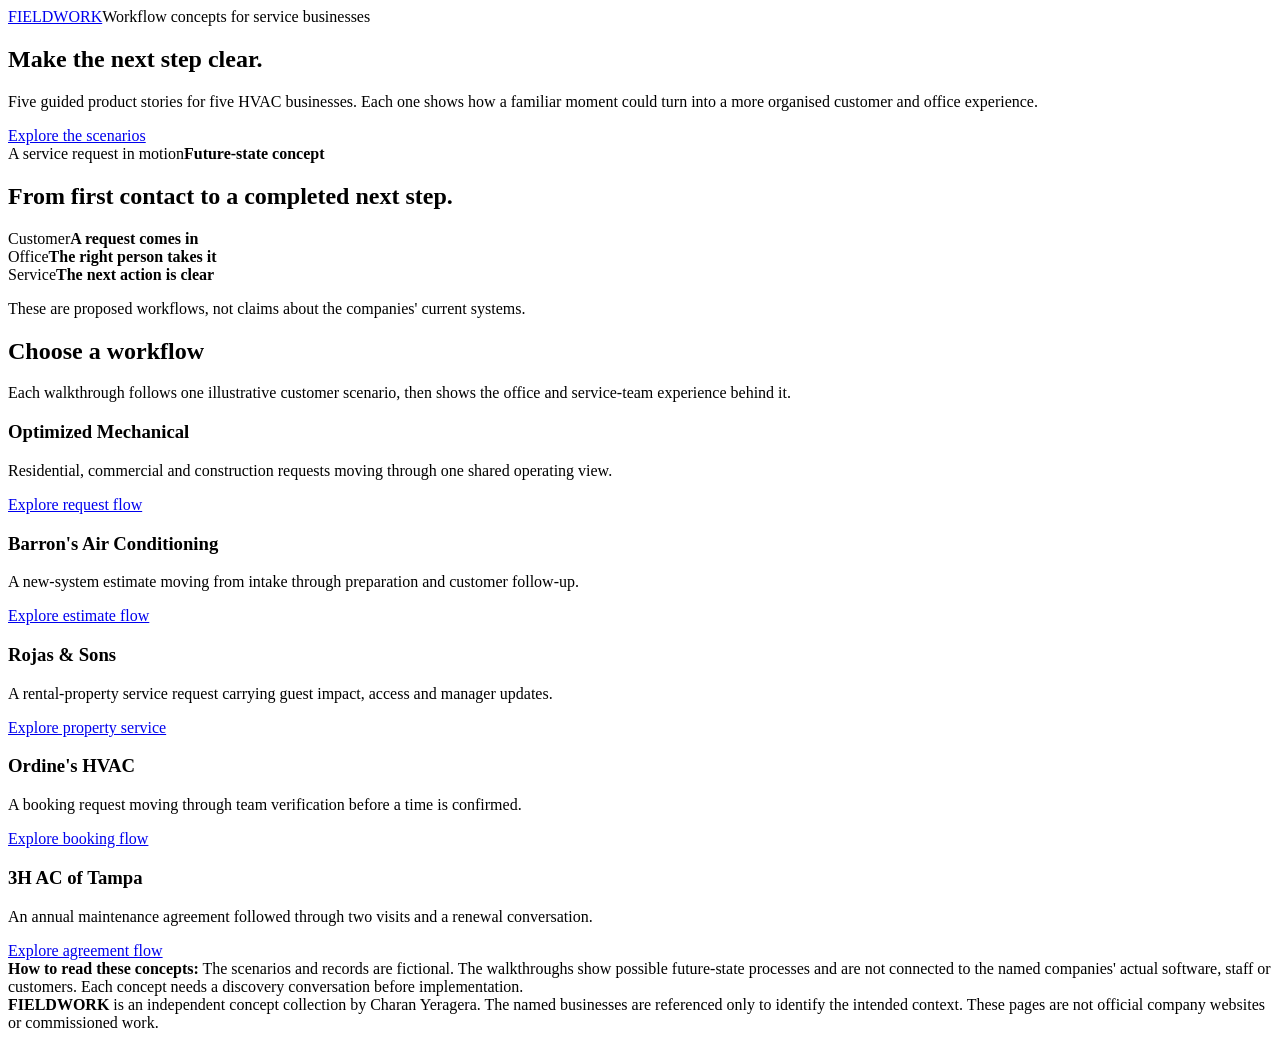
==== commit 70c60320: "Pin all internal navigation and assets to canonical GitHub Pages host" ====
--- a/site/index.html
+++ b/site/index.html
@@ -1,18 +1,18 @@
 <!doctype html>
-<html lang="en"><head><meta charset="utf-8"><meta name="viewport" content="width=device-width,initial-scale=1"><meta name="robots" content="noindex,nofollow"><meta name="description" content="Independent future-state workflow concepts for five HVAC contractors."><title>Fieldwork — Service workflow concepts</title><link rel="stylesheet" href="./assets/site.css"></head>
+<html lang="en"><head><meta charset="utf-8"><meta name="viewport" content="width=device-width,initial-scale=1"><meta name="robots" content="noindex,nofollow"><meta name="description" content="Independent future-state workflow concepts for five HVAC contractors."><title>Fieldwork — Service workflow concepts</title><link rel="stylesheet" href="https://yerageracharan.github.io/agent-9-sales-lead-qualification/assets/site.css"><link rel="canonical" href="https://yerageracharan.github.io/agent-9-sales-lead-qualification/"></head>
 <body><main class="shell">
-<header class="masthead"><a class="brand" href="./index.html"><span class="brand-mark" aria-hidden="true"></span>FIELDWORK</a><span class="mast-link">Workflow concepts for service businesses</span></header>
+<header class="masthead"><a class="brand" href="https://yerageracharan.github.io/agent-9-sales-lead-qualification/index.html"><span class="brand-mark" aria-hidden="true"></span>FIELDWORK</a><span class="mast-link">Workflow concepts for service businesses</span></header>
 <section class="landing-hero">
 <div><h1>Make the next step clear.</h1><p>Five guided product stories for five HVAC businesses. Each one shows how a familiar moment could turn into a more organised customer and office experience.</p><a class="action" href="#concepts">Explore the scenarios</a></div>
 <div class="landing-art"><div><div class="art-heading"><span>A service request in motion</span><strong>Future-state concept</strong></div><h2>From first contact to a completed next step.</h2><div class="dispatch-routes"><div class="dispatch-route"><span>Customer</span><strong>A request comes in</strong><i class="route-end" aria-hidden="true"></i></div><div class="dispatch-route"><span>Office</span><strong>The right person takes it</strong><i class="route-end" aria-hidden="true"></i></div><div class="dispatch-route"><span>Service</span><strong>The next action is clear</strong><i class="route-end" aria-hidden="true"></i></div></div></div><p>These are proposed workflows, not claims about the companies' current systems.</p></div>
 </section>
 <section class="directory" id="concepts">
 <div class="directory-head"><h2 class="section-title">Choose a workflow</h2><p>Each walkthrough follows one illustrative customer scenario, then shows the office and service-team experience behind it.</p></div>
-<div class="directory-row"><h3>Optimized Mechanical</h3><p>Residential, commercial and construction requests moving through one shared operating view.</p><a href="./previews/optimized-mechanical/">Explore request flow</a></div>
-<div class="directory-row"><h3>Barron's Air Conditioning</h3><p>A new-system estimate moving from intake through preparation and customer follow-up.</p><a href="./previews/barrons-air/">Explore estimate flow</a></div>
-<div class="directory-row"><h3>Rojas &amp; Sons</h3><p>A rental-property service request carrying guest impact, access and manager updates.</p><a href="./previews/rojas-sons/">Explore property service</a></div>
-<div class="directory-row"><h3>Ordine's HVAC</h3><p>A booking request moving through team verification before a time is confirmed.</p><a href="./previews/ordines-hvac/">Explore booking flow</a></div>
-<div class="directory-row"><h3>3H AC of Tampa</h3><p>An annual maintenance agreement followed through two visits and a renewal conversation.</p><a href="./previews/3h-ac/">Explore agreement flow</a></div>
+<div class="directory-row"><h3>Optimized Mechanical</h3><p>Residential, commercial and construction requests moving through one shared operating view.</p><a href="https://yerageracharan.github.io/agent-9-sales-lead-qualification/previews/optimized-mechanical/">Explore request flow</a></div>
+<div class="directory-row"><h3>Barron's Air Conditioning</h3><p>A new-system estimate moving from intake through preparation and customer follow-up.</p><a href="https://yerageracharan.github.io/agent-9-sales-lead-qualification/previews/barrons-air/">Explore estimate flow</a></div>
+<div class="directory-row"><h3>Rojas &amp; Sons</h3><p>A rental-property service request carrying guest impact, access and manager updates.</p><a href="https://yerageracharan.github.io/agent-9-sales-lead-qualification/previews/rojas-sons/">Explore property service</a></div>
+<div class="directory-row"><h3>Ordine's HVAC</h3><p>A booking request moving through team verification before a time is confirmed.</p><a href="https://yerageracharan.github.io/agent-9-sales-lead-qualification/previews/ordines-hvac/">Explore booking flow</a></div>
+<div class="directory-row"><h3>3H AC of Tampa</h3><p>An annual maintenance agreement followed through two visits and a renewal conversation.</p><a href="https://yerageracharan.github.io/agent-9-sales-lead-qualification/previews/3h-ac/">Explore agreement flow</a></div>
 </section>
 <div class="landing-note"><strong>How to read these concepts:</strong> The scenarios and records are fictional. The walkthroughs show possible future-state processes and are not connected to the named companies' actual software, staff or customers. Each concept needs a discovery conversation before implementation.</div>
 <footer class="disclaimer"><strong>FIELDWORK</strong> is an independent concept collection by Charan Yeragera. The named businesses are referenced only to identify the intended context. These pages are not official company websites or commissioned work.</footer>
